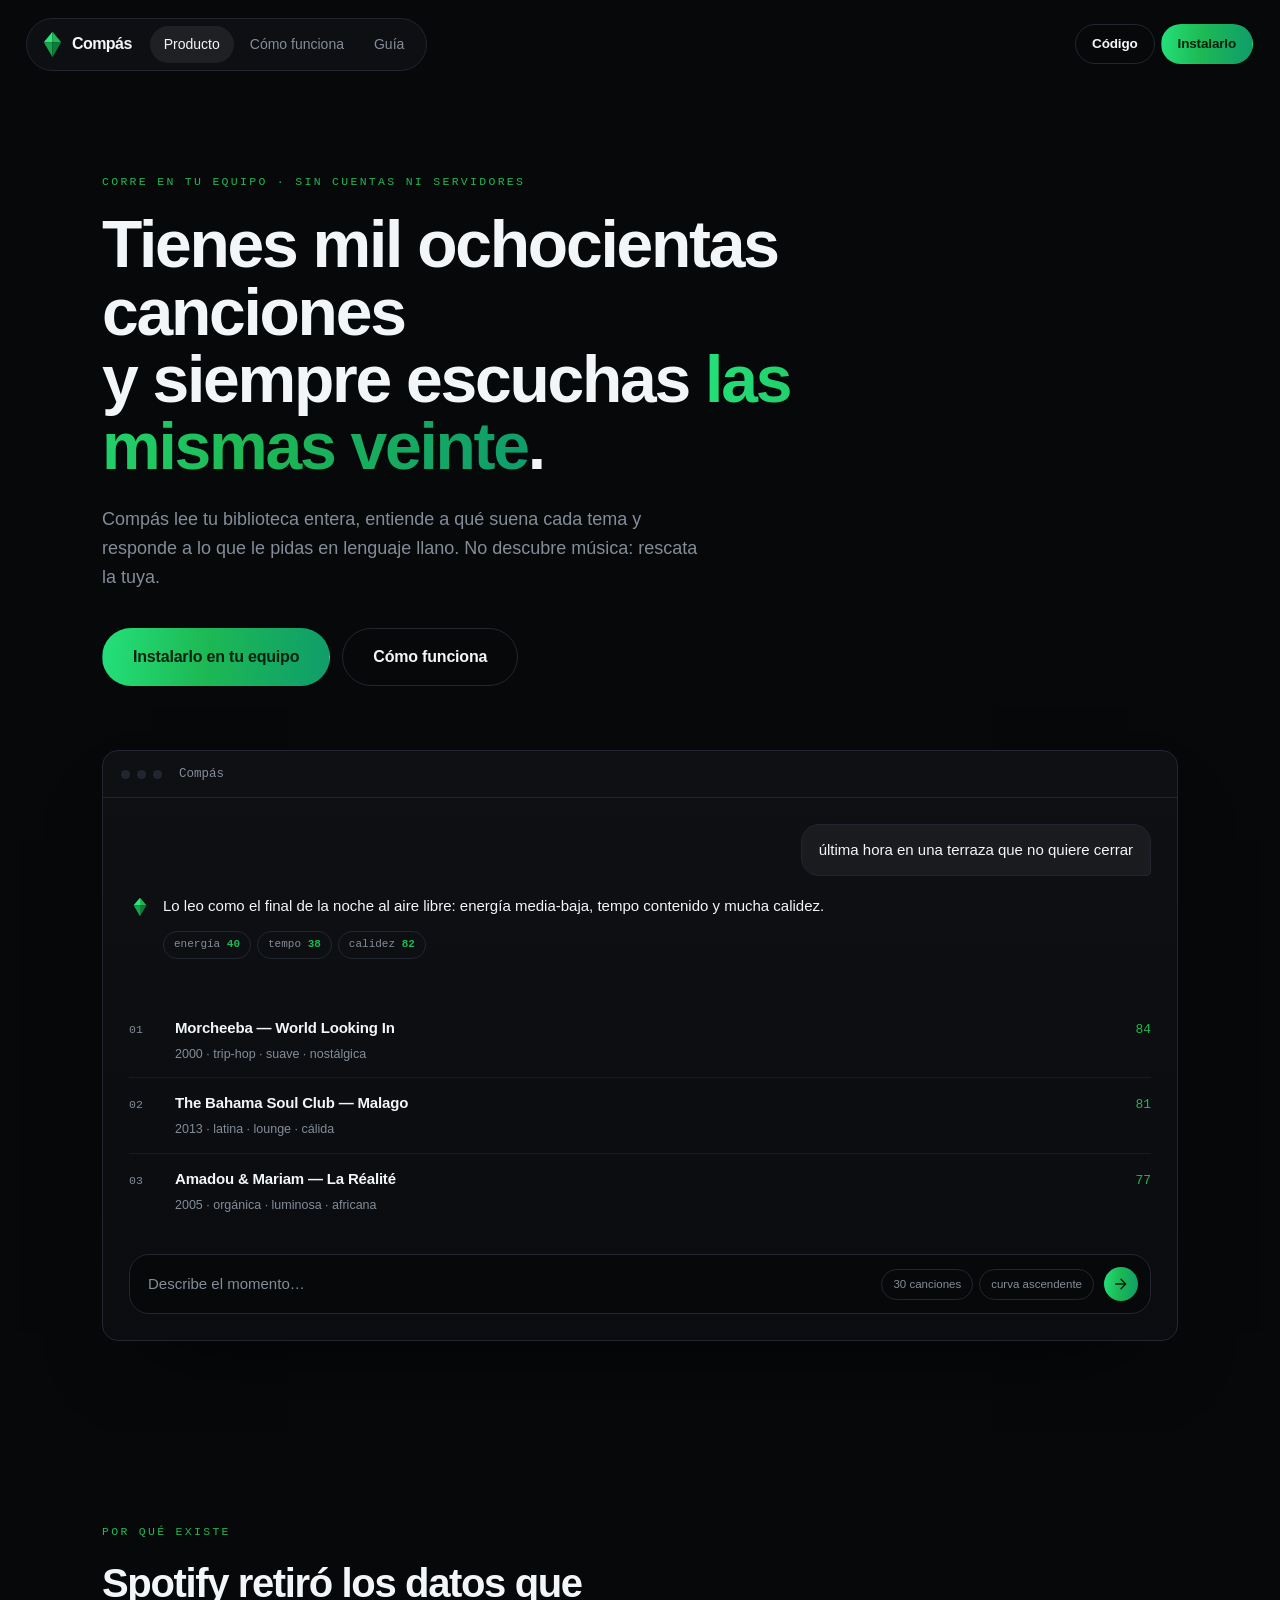
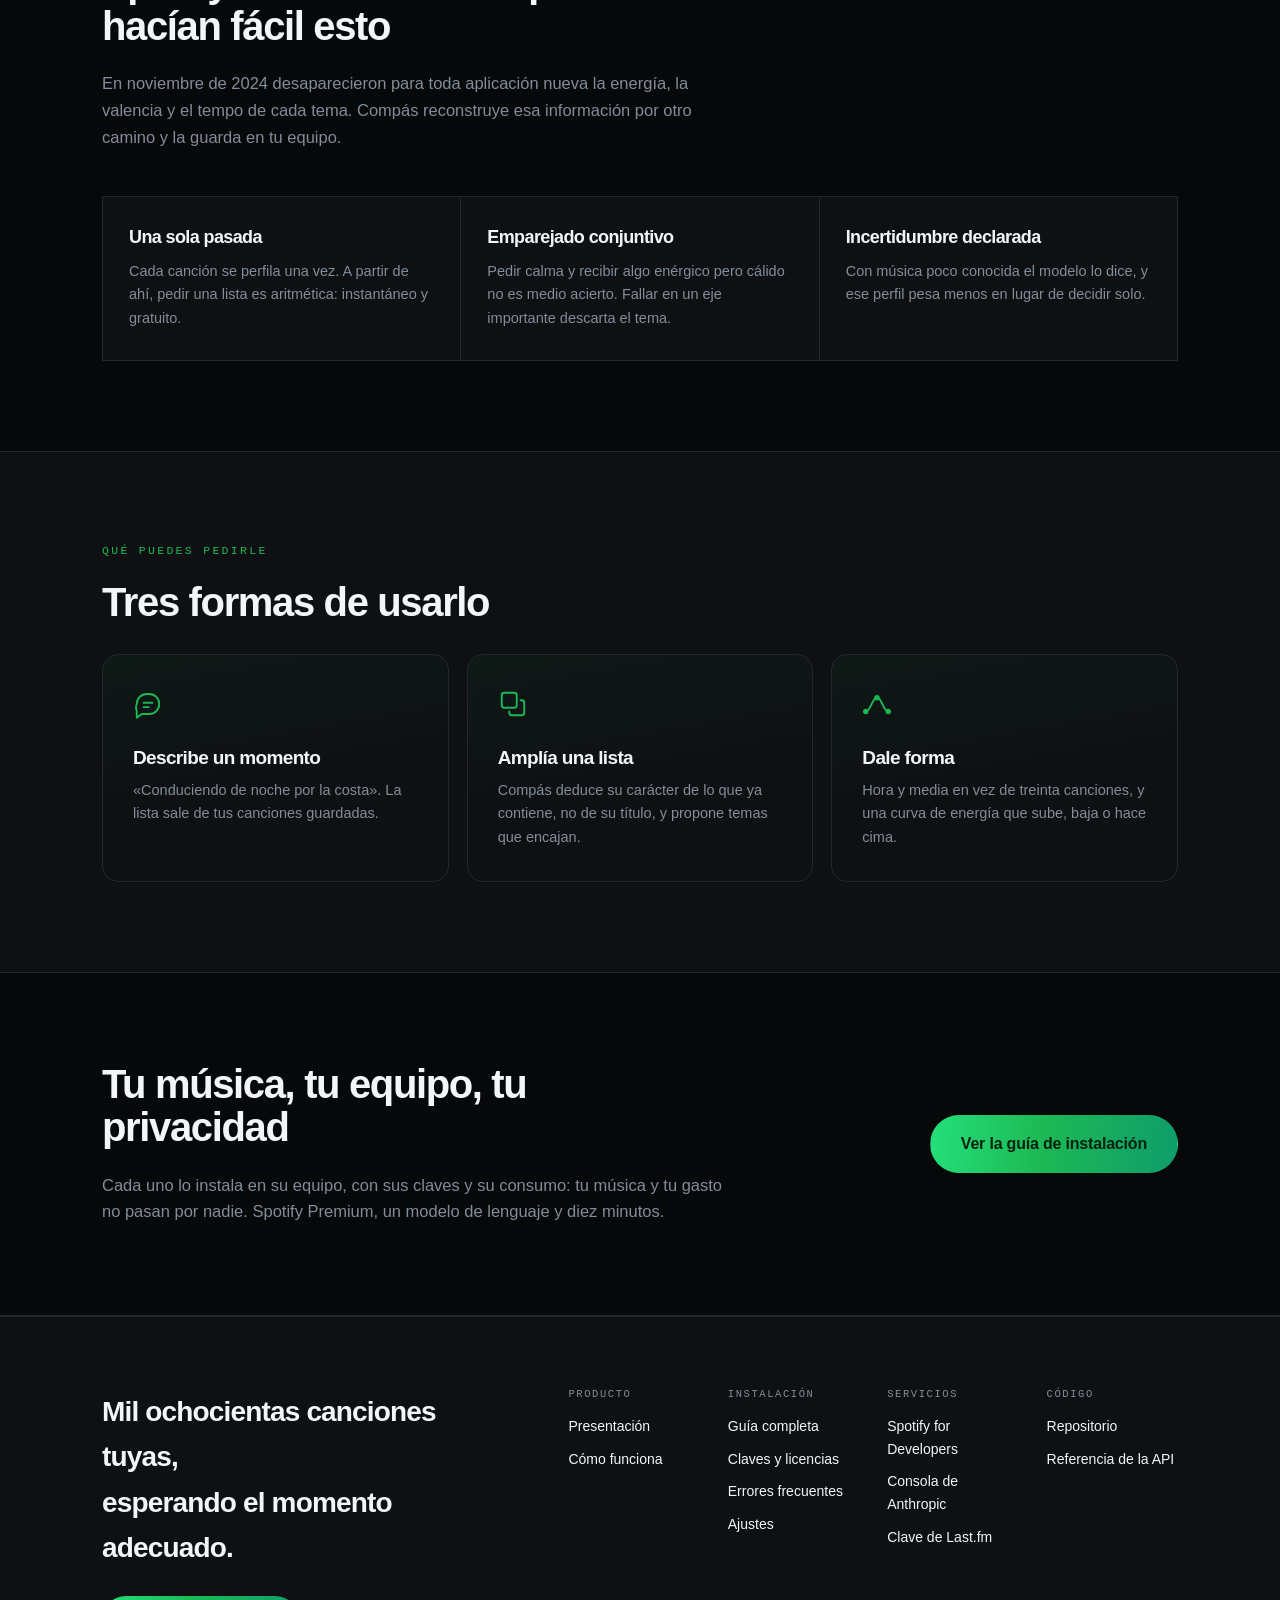
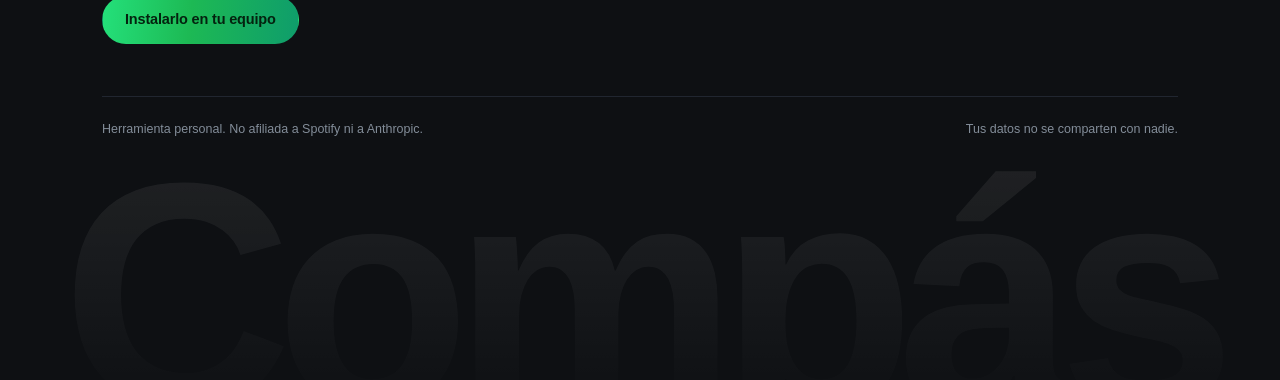
==== docs/index.html @ b878655a "Exportar la web publica a estatico para GitHub Pages La idea es que Compas sea publico pero que cada" ====
<!doctype html>
<html lang="es">
<head>
  <meta charset="utf-8">
  <meta name="viewport" content="width=device-width, initial-scale=1">
  <title>Compás — playlists por momento</title>
  <meta name="description" content="Playlists por momento a partir de tu propia biblioteca de Spotify. Software local.">
  <link rel="stylesheet" href="static/style.css">
</head>
<body>




<header class="chrome">
  <div class="pill pill-nav">
    <a class="brand" href="index.html">
      <svg class="mark " viewBox="0 0 24 34" aria-hidden="true">
  <polygon class="f-nw" points="12,1 1,14 12,14"></polygon>
  <polygon class="f-ne" points="12,1 23,14 12,14"></polygon>
  <polygon class="f-sw" points="1,14 12,33 12,14"></polygon>
  <polygon class="f-se" points="23,14 12,33 12,14"></polygon>
</svg>
      <span class="brand-name">Compás</span>
    </a>
    <nav class="links">
      <a href="index.html" class="on">Producto</a>
      <a href="metodo.html" class="">Cómo funciona</a>
      <a href="guia.html" class="">Guía</a>
      
    </nav>
  </div>

  
  
  <div class="pill pill-naked">
    <a class="btn btn-flat btn-sm" href="https://github.com/pclavellmaso/spotify-playlist-gen"
       target="_blank" rel="noopener">Código</a>
    <a class="btn btn-primary btn-sm" href="guia.html">Instalarlo</a>
  </div>
  
</header>


<section class="hero">
  <div class="hero-glow" aria-hidden="true"></div>
  <div class="wrap hero-inner">
    <p class="eyebrow">Corre en tu equipo · Sin cuentas ni servidores</p>
    <h1 class="display">
      Tienes mil ochocientas canciones<br>
      y siempre escuchas <span class="grad">las mismas veinte</span>.
    </h1>
    <p class="lead">
      Compás lee tu biblioteca entera, entiende a qué suena cada tema y responde
      a lo que le pidas en lenguaje llano. No descubre música: rescata la tuya.
    </p>
    <div class="hero-actions">
      <a href="guia.html" class="btn btn-primary btn-lg">
        Instalarlo en tu equipo
      </a>
      <a href="metodo.html" class="btn btn-flat btn-lg">Cómo funciona</a>
    </div>

    <div class="demo">
      <div class="demo-head">
        <span class="dot"></span><span class="dot"></span><span class="dot"></span>
        <span class="demo-title">Compás</span>
      </div>
      <div class="demo-body">
        <div class="msg msg-you">
          <div class="bubble">última hora en una terraza que no quiere cerrar</div>
        </div>
        <div class="msg msg-bot">
          <span class="avatar"><svg class="mark " viewBox="0 0 24 34" aria-hidden="true">
  <polygon class="f-nw" points="12,1 1,14 12,14"></polygon>
  <polygon class="f-ne" points="12,1 23,14 12,14"></polygon>
  <polygon class="f-sw" points="1,14 12,33 12,14"></polygon>
  <polygon class="f-se" points="23,14 12,33 12,14"></polygon>
</svg></span>
          <div class="bubble">
            Lo leo como el final de la noche al aire libre: energía media-baja,
            tempo contenido y mucha calidez.
            <div class="axes">
              <span class="axis">energía <b>40</b></span>
              <span class="axis">tempo <b>38</b></span>
              <span class="axis">calidez <b>82</b></span>
            </div>
          </div>
        </div>

        <ol class="tracks demo-tracks">
          <li>
            <div>
              <div class="track-title">Morcheeba — World Looking In</div>
              <div class="track-meta">2000 · trip-hop · suave · nostálgica</div>
            </div>
            <span class="score">84</span>
          </li>
          <li>
            <div>
              <div class="track-title">The Bahama Soul Club — Malago</div>
              <div class="track-meta">2013 · latina · lounge · cálida</div>
            </div>
            <span class="score">81</span>
          </li>
          <li>
            <div>
              <div class="track-title">Amadou &amp; Mariam — La Réalité</div>
              <div class="track-meta">2005 · orgánica · luminosa · africana</div>
            </div>
            <span class="score">77</span>
          </li>
        </ol>
      </div>

      <div class="demo-composer">
        <span class="demo-caret">Describe el momento…</span>
        <span class="demo-knobs">
          <span class="knob-ghost">30 canciones</span>
          <span class="knob-ghost">curva ascendente</span>
        </span>
        <span class="demo-send">
          <svg viewBox="0 0 24 24" aria-hidden="true"><path d="M4 12h13M12 5l7 7-7 7"/></svg>
        </span>
      </div>
    </div>
  </div>
</section>

<section class="band">
  <div class="wrap">
    <p class="eyebrow">Por qué existe</p>
    <h2 class="band-title">Spotify retiró los datos que hacían fácil esto</h2>
    <p class="band-lead">
      En noviembre de 2024 desaparecieron para toda aplicación nueva la energía,
      la valencia y el tempo de cada tema. Compás reconstruye esa información por
      otro camino y la guarda en tu equipo.
    </p>
    <div class="grid-3">
      <article class="feat">
        <h3>Una sola pasada</h3>
        <p>
          Cada canción se perfila una vez. A partir de ahí, pedir una lista es
          aritmética: instantáneo y gratuito.
        </p>
      </article>
      <article class="feat">
        <h3>Emparejado conjuntivo</h3>
        <p>
          Pedir calma y recibir algo enérgico pero cálido no es medio acierto.
          Fallar en un eje importante descarta el tema.
        </p>
      </article>
      <article class="feat">
        <h3>Incertidumbre declarada</h3>
        <p>
          Con música poco conocida el modelo lo dice, y ese perfil pesa menos en
          lugar de decidir solo.
        </p>
      </article>
    </div>
  </div>
</section>

<section class="band band-quiet">
  <div class="wrap">
    <p class="eyebrow">Qué puedes pedirle</p>
    <h2 class="band-title">Tres formas de usarlo</h2>
    <div class="usos">
      <article class="uso">
        <svg class="ico ico-xl ico-line" viewBox="0 0 24 24" aria-hidden="true"><path d="M21 12a8 8 0 0 1-8 8H7l-4 3v-5.4A8 8 0 0 1 3 12a8 8 0 0 1 8-8h2a8 8 0 0 1 8 8z"/><path d="M8.5 11h7M8.5 14.5h4"/>
</svg>
        <h3>Describe un momento</h3>
        <p>
          «Conduciendo de noche por la costa». La lista sale de tus canciones
          guardadas.
        </p>
      </article>
      <article class="uso">
        <svg class="ico ico-xl ico-line" viewBox="0 0 24 24" aria-hidden="true"><rect x="3" y="3" width="12" height="12" rx="2"/><path d="M9 18v1a2 2 0 0 0 2 2h8a2 2 0 0 0 2-2v-8a2 2 0 0 0-2-2h-1"/>
</svg>
        <h3>Amplía una lista</h3>
        <p>
          Compás deduce su carácter de lo que ya contiene, no de su título, y
          propone temas que encajan.
        </p>
      </article>
      <article class="uso">
        <svg class="ico ico-xl ico-line" viewBox="0 0 24 24" aria-hidden="true"><path d="M3 18c4 0 5-11 9-11s5 11 9 11"/><circle cx="3" cy="18" r="1.4"/><circle cx="12" cy="7" r="1.4"/><circle cx="21" cy="18" r="1.4"/>
</svg>
        <h3>Dale forma</h3>
        <p>
          Hora y media en vez de treinta canciones, y una curva de energía que
          sube, baja o hace cima.
        </p>
      </article>
    </div>
  </div>
</section>

<section class="band band-cta">
  <div class="wrap cta-inner">
    <div>
      <h2 class="band-title">Tu música, tu equipo, tu privacidad</h2>
      <p class="band-lead">
        Cada uno lo instala en su equipo, con sus claves y su consumo: tu música y
        tu gasto no pasan por nadie. Spotify Premium, un modelo de lenguaje y diez
        minutos.
      </p>
    </div>
    <a href="guia.html" class="btn btn-primary btn-lg">Ver la guía de instalación</a>
  </div>
</section>


<footer class="footer">
  <div class="wrap">
    <div class="footer-top">
      <div class="footer-lead">
        <p class="footer-claim">
          Mil ochocientas canciones tuyas,<br>
          esperando el momento adecuado.
        </p>
        <a href="guia.html" class="btn btn-primary">
          Instalarlo en tu equipo
        </a>
      </div>
      <div class="footer-cols">
        <div>
          <h4>Producto</h4>
          <a href="index.html">Presentación</a>
          <a href="metodo.html">Cómo funciona</a>
          
        </div>
        <div>
          <h4>Instalación</h4>
          <a href="guia.html">Guía completa</a>
          <a href="guia.html#claves">Claves y licencias</a>
          <a href="guia.html#problemas">Errores frecuentes</a>
          <a href="guia.html#instalar">Ajustes</a>
        </div>
        <div>
          <h4>Servicios</h4>
          <a href="https://developer.spotify.com/dashboard" target="_blank" rel="noopener">Spotify for Developers</a>
          <a href="https://console.anthropic.com" target="_blank" rel="noopener">Consola de Anthropic</a>
          <a href="https://www.last.fm/api/account/create" target="_blank" rel="noopener">Clave de Last.fm</a>
        </div>
        <div>
          <h4>Código</h4>
          <a href="https://github.com/pclavellmaso/spotify-playlist-gen" target="_blank" rel="noopener">Repositorio</a>
          <a href="https://github.com/pclavellmaso/spotify-playlist-gen" target="_blank">Referencia de la API</a>
        </div>
      </div>
    </div>

    <div class="footer-bottom">
      <span>Herramienta personal. No afiliada a Spotify ni a Anthropic.</span>
      <span>Tus datos no se comparten con nadie.</span>
    </div>
  </div>

  <div class="footer-wordmark" aria-hidden="true">Compás</div>
</footer>


</body>
</html>
---- docs/static/style.css ----
:root {
  color-scheme: dark;
  --bg: #07080a;
  --panel: #0e1013;
  --panel-2: #14171c;
  --line: #212630;
  --line-soft: #171b21;
  --fg: #f3f6f9;
  --muted: #838d99;
  --accent: #1db954;
  --accent-2: #24e07a;
  --accent-3: #0f9d6b;
  --accent-ink: #04220f;
  --danger: #ff6f6f;
  --mono: ui-monospace, SFMono-Regular, "SF Mono", Menlo, Consolas, monospace;
  --sans: -apple-system, BlinkMacSystemFont, "Segoe UI", Roboto, Inter, sans-serif;
  --grad: linear-gradient(96deg, var(--accent-2), var(--accent) 45%, var(--accent-3));
}

/* Los cantos redondeados se reservan al cromo flotante -cabecera, botones,
   redactor-; los paneles de contenido siguen siendo rectos. El contraste entre
   ambos es deliberado. */
* { box-sizing: border-box; }
html { scroll-behavior: smooth; }
body {
  margin: 0;
  background: var(--bg);
  color: var(--fg);
  font: 16px/1.62 var(--sans);
  -webkit-font-smoothing: antialiased;
}
.wrap { max-width: 1140px; margin: 0 auto; padding: 0 32px; }
.hidden { display: none !important; }
a { color: var(--accent); text-decoration: none; }
a:hover { text-decoration: underline; }
h1, h2, h3, h4 { letter-spacing: -0.034em; font-weight: 700; margin: 0; line-height: 1.14; }

/* ---------------- marca ---------------- */
.mark { width: 19px; height: 27px; display: block; flex: none; }
.mark-lg { width: 30px; height: 42px; }
/* Cuatro planos, cuatro verdes: el volumen sale de la geometría, no de un
   degradado, así que no se ensucia al reducir. */
.f-nw { fill: #2ee87f; }
.f-ne { fill: #1db954; }
.f-sw { fill: #16a34a; }
.f-se { fill: #0d7c3a; }

/* ---------------- cabecera flotante ---------------- */
.chrome {
  position: sticky; top: 0; z-index: 40;
  display: flex; align-items: center; justify-content: space-between; gap: 16px;
  padding: 18px 26px;
  pointer-events: none;
}
.chrome > * { pointer-events: auto; }
.pill {
  display: flex; align-items: center; gap: 6px;
  padding: 7px 8px 7px 16px;
  background: rgba(16, 18, 22, 0.82);
  border: 1px solid var(--line);
  border-radius: 999px;
  backdrop-filter: blur(14px);
  -webkit-backdrop-filter: blur(14px);
}
.pill-session { padding-right: 7px; }
.brand { display: flex; align-items: center; gap: 10px; color: var(--fg); margin-right: 12px; }
.brand:hover { text-decoration: none; }
.brand-name { font-size: 16px; font-weight: 700; letter-spacing: -0.035em; }
.links { display: flex; align-items: center; gap: 2px; }
.links a {
  padding: 7px 14px; border-radius: 999px;
  color: var(--muted); font-size: 14px; font-weight: 500;
}
.links a:hover { color: var(--fg); background: rgba(255,255,255,.05); text-decoration: none; }
.links a.on { color: var(--fg); background: rgba(255,255,255,.07); }
.whoami { padding: 0 10px; color: var(--muted); font-size: 13px; font-family: var(--mono); }

/* ---------------- botones ---------------- */
.btn {
  display: inline-flex; align-items: center; justify-content: center;
  padding: 11px 22px; border: 1px solid transparent; border-radius: 999px;
  font: inherit; font-size: 14.5px; font-weight: 600; letter-spacing: -0.012em;
  cursor: pointer; white-space: nowrap;
  transition: filter .15s, background .15s, border-color .15s, color .15s;
}
.btn:hover { text-decoration: none; }
.btn-primary { background: var(--grad); color: var(--accent-ink); }
.btn-primary:hover { filter: brightness(1.09); }
.btn-flat { background: transparent; color: var(--fg); border-color: var(--line); }
.btn-flat:hover { border-color: var(--muted); background: rgba(255,255,255,.04); }
.btn-sm { padding: 8px 16px; font-size: 13.5px; }
.btn-lg { padding: 15px 30px; font-size: 16px; }
.btn:disabled { opacity: .4; cursor: default; }

/* ---------------- portada y encabezados de página ---------------- */
.hero, .pagehead { position: relative; overflow: hidden; }
.hero-glow {
  position: absolute; inset: -30% -10% auto -10%; height: 780px; pointer-events: none;
  background:
    radial-gradient(680px 340px at 22% 12%, rgba(29,185,84,.22), transparent 62%),
    radial-gradient(560px 320px at 82% 0%, rgba(36,224,122,.10), transparent 60%);
}
.hero-inner { position: relative; padding: 84px 32px 92px; }
.pagehead { border-bottom: 1px solid var(--line); }
.pagehead .wrap { position: relative; padding-top: 84px; padding-bottom: 60px; }

.eyebrow {
  margin: 0 0 20px; font-family: var(--mono); font-size: 11.5px;
  letter-spacing: 0.2em; text-transform: uppercase; color: var(--accent);
}
.display { font-size: clamp(38px, 5.8vw, 66px); line-height: 1.02; max-width: 24ch; }
.display.sm { font-size: clamp(32px, 4.4vw, 48px); max-width: 22ch; }
.grad {
  background: var(--grad); -webkit-background-clip: text; background-clip: text;
  color: transparent;
}
.lead { margin: 24px 0 0; max-width: 60ch; font-size: 18px; color: var(--muted); }
.hero-actions { display: flex; flex-wrap: wrap; gap: 12px; margin-top: 36px; }

/* ---------------- maqueta de la portada ---------------- */
/* Reutiliza las clases reales del wizard -.msg, .bubble, .axes, .tracks- para
   que lo que se ve aqui sea lo que se ve dentro, no una ilustracion aparte. */
.demo {
  position: relative; margin-top: 64px; overflow: hidden;
  border: 1px solid var(--line); border-radius: 16px;
  background: linear-gradient(180deg, var(--panel), #0a0c0f);
  box-shadow: 0 40px 90px -50px rgba(0,0,0,.95);
}
.demo-head {
  display: flex; align-items: center; gap: 7px;
  padding: 13px 18px; border-bottom: 1px solid var(--line);
}
.dot { width: 9px; height: 9px; border-radius: 999px; background: var(--line); }
.demo-title { margin-left: 10px; font-size: 12.5px; color: var(--muted); font-family: var(--mono); }
.demo-body { padding: 26px 26px 8px; display: flex; flex-direction: column; gap: 18px; }
.demo-tracks { margin-top: 8px; }
.demo-tracks li { padding: 11px 0; }

.demo-composer {
  display: flex; align-items: center; gap: 10px; flex-wrap: wrap;
  margin: 18px 26px 26px; padding: 12px 12px 12px 18px;
  border: 1px solid var(--line); border-radius: 20px; background: var(--bg);
}
.demo-caret { flex: 1; min-width: 150px; color: var(--muted); font-size: 15px; }
.demo-knobs { display: flex; gap: 6px; flex-wrap: wrap; }
.knob-ghost {
  padding: 5px 11px; border: 1px solid var(--line); border-radius: 999px;
  font-size: 11.5px; color: var(--muted);
}
.demo-send {
  width: 34px; height: 34px; flex: none; border-radius: 999px;
  background: var(--grad); display: grid; place-items: center;
}
.demo-send svg { width: 16px; height: 16px; fill: none; stroke: var(--accent-ink); stroke-width: 2.2; stroke-linecap: round; stroke-linejoin: round; }

/* ---------------- mensajes ---------------- */
.msg { display: flex; gap: 12px; max-width: 82%; }
.msg-you { align-self: flex-end; }
.msg-you .bubble {
  background: rgba(255,255,255,.05); border: 1px solid var(--line);
  border-radius: 18px 18px 4px 18px;
}
.msg-bot { align-self: flex-start; }
.avatar {
  display: flex; align-items: center; justify-content: center;
  flex: none; width: 22px; height: 22px;
  /* Centrado sobre la primera linea del texto: la burbuja del modelo no lleva
     relleno vertical, asi que ambos empiezan en el mismo sitio. */
  margin-top: 2px;
}
.avatar .mark { width: 14px; height: 20px; }
.mark-xl { width: 34px; height: 48px; margin: 0 auto 24px; }
.bubble { padding: 13px 17px; font-size: 15px; border-radius: 4px 18px 18px 18px; }
.msg-bot .bubble { background: transparent; padding: 0; }
.axes { display: flex; flex-wrap: wrap; gap: 6px; margin-top: 12px; }
.axis {
  padding: 4px 10px; border: 1px solid var(--line); border-radius: 999px;
  font-family: var(--mono); font-size: 11px; color: var(--muted);
}
.axis b { color: var(--accent); font-weight: 600; }
.typing { color: var(--muted); font-style: italic; }

/* ---------------- bandas ---------------- */
.band { padding: 90px 0; border-bottom: 1px solid var(--line); }
.band:last-child { border-bottom: 0; }
.band-quiet { background: var(--panel); }
.band-title { margin: 0 0 30px; font-size: clamp(27px, 3.5vw, 40px); max-width: 24ch; line-height: 1.08; }
.band-lead { margin: -8px 0 46px; max-width: 68ch; color: var(--muted); font-size: 16.5px; }
.band-lead.mt { margin-bottom: 0; }
.band-cta .cta-inner {
  display: flex; align-items: center; justify-content: space-between; gap: 40px; flex-wrap: wrap;
}
.band-cta .band-lead { margin-bottom: 0; }

.grid-3, .grid-2, .steps, .reqs {
  display: grid; gap: 1px; background: var(--line); border: 1px solid var(--line);
}
.grid-3, .steps, .reqs { grid-template-columns: repeat(3, 1fr); }
.grid-2 { grid-template-columns: 1fr 1fr; }
.feat, .step, .reqs li { background: var(--panel); padding: 30px 26px; }
.band-quiet .feat, .band-quiet .step, .band-quiet .reqs li { background: var(--bg); }
.feat h3, .step h3, .reqs h3 { margin: 0 0 12px; font-size: 18px; }
.step h3 { margin-top: 14px; }
.reqs h3 { margin-top: 12px; }
.feat p, .step p, .reqs p { margin: 0; color: var(--muted); font-size: 14.5px; }
.reqs { list-style: none; padding: 0; margin: 0; }
.grid-2.tight { background: transparent; border: 0; gap: 26px 44px; }
.grid-2.tight p { margin: 0; color: var(--muted); padding-left: 16px; border-left: 2px solid var(--line); }
.grid-2.tight strong { color: var(--fg); display: block; margin-bottom: 4px; }

.step-num { font-family: var(--mono); font-size: 11px; color: var(--accent); letter-spacing: .16em; }
.req-tag {
  display: inline-block; padding: 3px 10px; border: 1px solid; border-radius: 999px;
  font-family: var(--mono); font-size: 10px; letter-spacing: .13em; text-transform: uppercase;
}
.req-need { color: var(--accent); border-color: rgba(29,185,84,.4); }
.req-opt { color: var(--muted); border-color: var(--line); }

.axes-table { border: 1px solid var(--line); }
.axis-row {
  display: grid; grid-template-columns: 180px 1fr; gap: 20px;
  padding: 16px 24px; border-bottom: 1px solid var(--line);
}
.axis-row:last-child { border-bottom: 0; }
.axis-row b { font-weight: 650; }
.axis-row span { color: var(--muted); font-size: 14.5px; }


.setup-list { list-style: none; padding: 0; margin: 0; counter-reset: s; }
.setup-list > li {
  counter-increment: s; position: relative;
  padding: 0 0 42px 66px; border-left: 1px solid var(--line); margin-left: 17px;
}
.setup-list > li::before {
  content: counter(s, decimal-leading-zero);
  position: absolute; left: -17px; top: 0; width: 34px; height: 34px;
  display: grid; place-items: center; border-radius: 999px;
  background: var(--bg); border: 1px solid var(--accent); color: var(--accent);
  font-family: var(--mono); font-size: 11.5px;
}
.band-quiet .setup-list > li::before { background: var(--panel); }
.setup-list > li:last-child { border-left-color: transparent; padding-bottom: 0; }
.setup-list h3 { margin: 5px 0 16px; font-size: 19px; }
.setup-list p { margin: 16px 0 0; color: var(--muted); font-size: 15px; max-width: 70ch; }
.setup-list .note { font-size: 13.5px; padding-left: 14px; border-left: 2px solid var(--line); }

.faq { margin: 0; }
.faq dt { margin-top: 26px; font-weight: 650; font-size: 16px; }
.faq dt:first-child { margin-top: 0; }
.faq dd { margin: 8px 0 0; color: var(--muted); font-size: 15px; max-width: 74ch; }

pre {
  margin: 16px 0 0; padding: 17px 19px; background: var(--bg);
  border: 1px solid var(--line); border-left: 2px solid var(--accent); overflow-x: auto;
}
.band-quiet pre { background: var(--panel); }
code { font-family: var(--mono); font-size: 13px; }
p code, dd code, .note code {
  padding: 1px 6px; background: var(--panel-2); border: 1px solid var(--line);
  border-radius: 4px; font-size: 12.5px;
}

/* ---------------- espacio de trabajo ---------------- */
.workspace { min-height: calc(100vh - 260px); }
.gate { position: relative; display: grid; place-items: center; min-height: 74vh; text-align: center; }
.gate-inner { position: relative; padding: 0 32px; }
.gate .lead { margin: 22px auto 34px; }
.gate .btn { margin: 0 auto; }
.gate-note { margin-top: 26px; font-size: 14px; color: var(--muted); }

.studio {
  max-width: 860px; margin: 0 auto; padding: 8px 24px 40px;
  display: flex; flex-direction: column; min-height: calc(100vh - 92px);
}

/* Indicador de biblioteca: insiste mientras quede trabajo y se apaga cuando
   ya no lo hay, pero nunca desaparece, porque sin el no se puede empezar. */
.libchip {
  display: flex; align-items: center; gap: 10px; width: 100%;
  margin: 4px 0 0; padding: 10px 16px;
  background: var(--panel); border: 1px solid var(--line); border-radius: 999px;
  color: var(--fg); font: inherit; font-size: 13.5px; cursor: pointer;
  transition: border-color .15s, opacity .15s;
}
.libchip:hover { border-color: var(--muted); }
.libchip-quiet { opacity: .45; }
.libchip-quiet:hover { opacity: 1; }
.libchip-go { margin-left: auto; color: var(--accent); font-size: 12.5px; }
.libdot { width: 7px; height: 7px; border-radius: 999px; background: var(--muted); flex: none; }
.libdot-pending { background: var(--accent); box-shadow: 0 0 0 3px rgba(29,185,84,.16); }

.sheet {
  width: min(560px, calc(100vw - 32px)); padding: 28px;
  background: var(--panel); color: var(--fg);
  border: 1px solid var(--line); border-radius: 18px;
}
.sheet::backdrop { background: rgba(4,5,7,.74); }
.sheet-head { display: flex; align-items: center; justify-content: space-between; margin-bottom: 10px; }
.sheet-head h2 { font-size: 20px; }
.sheet-x {
  width: 30px; height: 30px; border: 1px solid var(--line); border-radius: 999px;
  background: transparent; color: var(--muted); cursor: pointer; font-size: 13px;
}
.sheet-x:hover { color: var(--fg); border-color: var(--muted); }
.sheet-help { margin: 0 0 22px; color: var(--muted); font-size: 14px; }
.sheet-row { display: flex; gap: 12px; flex-wrap: wrap; align-items: flex-end; margin-bottom: 14px; }
.sheet-row .btn { flex: 1; }

.field { display: flex; flex-direction: column; gap: 8px; }
.field.grow { flex: 1 1 220px; }
.field.narrow { flex: 0 0 120px; }
label {
  font-family: var(--mono); font-size: 10.5px; letter-spacing: .14em;
  text-transform: uppercase; color: var(--muted);
}
select, textarea, input {
  width: 100%; background: var(--bg); border: 1px solid var(--line); border-radius: 8px;
  color: var(--fg); padding: 10px 12px; font: inherit; font-size: 14.5px;
}
select:focus, textarea:focus, input:focus { outline: none; border-color: var(--accent); }

.hint { font-size: 13px; color: var(--muted); margin: 12px 0 0; }
.ok { font-size: 13px; color: var(--accent); margin: 12px 0 0; }
.error { font-size: 13px; color: var(--danger); margin: 12px 0 0; }

.progress { height: 2px; background: var(--line); overflow: hidden; margin-top: 16px; border-radius: 999px; }
#bar { height: 100%; width: 0; background: var(--grad); transition: width .3s; }
/* Dentro de un lote no hay progreso observable: el rayado en movimiento
   distingue "esperando al modelo" de "colgado". */
#bar.working {
  background-image: linear-gradient(115deg, transparent 25%, rgba(255,255,255,.45) 25%,
    rgba(255,255,255,.45) 50%, transparent 50%, transparent 75%, rgba(255,255,255,.45) 75%);
  background-size: 18px 18px; animation: slide .9s linear infinite;
}
@keyframes slide { from { background-position: 0 0 } to { background-position: 18px 0 } }

/* ---------------- conversación ---------------- */
/* El hilo empuja al redactor hasta el fondo de la ventana. */
#chatview { flex: 1; display: flex; flex-direction: column; min-height: 0; }
.thread { flex: 1; display: flex; flex-direction: column; gap: 22px; padding: 40px 0 28px; }
.welcome { margin: auto 0; text-align: center; }
.welcome h2 { font-size: clamp(24px, 3.4vw, 34px); }
.welcome p { margin: 14px auto 0; max-width: 46ch; color: var(--muted); }
.chips { display: flex; flex-wrap: wrap; gap: 8px; justify-content: center; margin-top: 28px; }
.chip {
  padding: 8px 14px; background: transparent; border: 1px solid var(--line);
  border-radius: 999px; color: var(--muted); font: inherit; font-size: 13px;
  cursor: pointer; transition: border-color .15s, color .15s;
}
.chip:hover { border-color: var(--accent); color: var(--accent); }

.resultview { padding: 18px 0 60px; }
.rv-bar { display: flex; align-items: flex-start; gap: 18px; margin-bottom: 8px; }
.rv-title { flex: 1; }
.rv-title h2 { font-size: clamp(24px, 3.2vw, 32px); }
.rv-meta { display: block; margin-top: 6px; font-family: var(--mono); font-size: 12.5px; color: var(--muted); }
.rv-notes { margin: 18px 0 0; color: var(--muted); font-size: 14.5px; max-width: 68ch; }
.rv-actions {
  display: flex; gap: 10px; flex-wrap: wrap; align-items: center;
  margin-top: 26px; padding-top: 22px; border-top: 1px solid var(--line);
}
.rv-spacer { flex: 1; }
.rv-name-input { flex: 0 1 240px; width: auto; }

.tracks { list-style: none; padding: 0; margin: 26px 0 0; counter-reset: t; }
.tracks li {
  display: grid; grid-template-columns: 30px 1fr auto; gap: 16px; align-items: baseline;
  padding: 13px 0; border-bottom: 1px solid var(--line-soft); counter-increment: t;
}
.tracks li::before {
  content: counter(t, decimal-leading-zero);
  font-family: var(--mono); font-size: 11.5px; color: var(--muted);
}
.tracks li:last-child { border-bottom: 0; }
.track-title { font-weight: 600; font-size: 15px; letter-spacing: -.012em; }
.track-meta { color: var(--muted); font-size: 12.5px; margin-top: 4px; }
.score { font-family: var(--mono); font-size: 13px; color: var(--accent); font-variant-numeric: tabular-nums; }

/* ---------------- redactor ---------------- */
.dock { position: sticky; bottom: 0; padding-bottom: 18px; background: linear-gradient(180deg, transparent, var(--bg) 34%); }
.composer {
  border: 1px solid var(--line); border-radius: 24px; background: var(--panel);
  padding: 6px 6px 6px; box-shadow: 0 20px 50px -34px rgba(0,0,0,.9);
  transition: border-color .18s;
}
.composer:focus-within { border-color: rgba(29,185,84,.55); }
.target { display: flex; align-items: center; gap: 10px; padding: 10px 14px 4px; }
.target select { border: 0; background: transparent; padding: 4px 0; }
.composer textarea {
  border: 0; background: transparent; padding: 14px 16px 8px; font-size: 16px;
  resize: none; max-height: 190px;
}
.composer textarea:focus { border: 0; outline: none; }
.tools { display: flex; align-items: center; gap: 8px; flex-wrap: wrap; padding: 6px 8px 8px 12px; }
.modes { display: flex; gap: 2px; padding: 3px; background: var(--bg); border-radius: 999px; }
.mode {
  padding: 6px 13px; border: 0; border-radius: 999px; background: transparent;
  color: var(--muted); font: inherit; font-size: 12.5px; font-weight: 600; cursor: pointer;
}
.mode.is-on { background: rgba(255,255,255,.08); color: var(--fg); }
.knobs { display: flex; gap: 6px; flex-wrap: wrap; }
.knob {
  display: flex; align-items: center; gap: 6px; padding: 3px 6px 3px 10px;
  border: 1px solid var(--line); border-radius: 999px; background: var(--bg);
}
.knob select, .knob input {
  border: 0; background: transparent; padding: 4px 2px; font-size: 12.5px; width: auto;
}
.knob input { width: 46px; text-align: center; }
.knob label { font-size: 10px; letter-spacing: .1em; }
.knob-num { padding-right: 8px; }
.send {
  margin-left: auto; width: 40px; height: 40px; flex: none; border: 0; border-radius: 999px;
  background: var(--grad); cursor: pointer; display: grid; place-items: center;
  transition: filter .15s;
}
.send:hover { filter: brightness(1.1); }
.send:disabled { opacity: .4; cursor: default; }
.send svg { width: 19px; height: 19px; fill: none; stroke: var(--accent-ink); stroke-width: 2.2; stroke-linecap: round; stroke-linejoin: round; }
.dock-note { margin: 12px 0 0; text-align: center; font-size: 12px; color: var(--muted); }

/* ---------------- pie ---------------- */
.footer { position: relative; border-top: 1px solid var(--line); background: var(--panel); overflow: hidden; }
.footer-top { display: grid; grid-template-columns: 1fr 1.5fr; gap: 60px; padding: 72px 0 52px; }
.footer-claim { margin: 0 0 26px; font-size: clamp(21px, 2.6vw, 28px); font-weight: 650; letter-spacing: -.03em; }
.footer-cols { display: grid; grid-template-columns: repeat(4, 1fr); gap: 28px; }
.footer-cols h4 {
  margin: 0 0 14px; font-family: var(--mono); font-size: 10.5px; font-weight: 500;
  letter-spacing: .15em; text-transform: uppercase; color: var(--muted);
}
.footer-cols a { display: block; margin-bottom: 10px; color: var(--fg); font-size: 14px; }
.footer-cols a:hover { color: var(--accent); text-decoration: none; }
.footer-bottom {
  display: flex; justify-content: space-between; flex-wrap: wrap; gap: 12px;
  padding: 22px 0; border-top: 1px solid var(--line); font-size: 12.5px; color: var(--muted);
}
/* Logotipo gigante recortado por el borde inferior: firma, no información. */
.footer-wordmark {
  margin: 10px 0 -3.2vw; text-align: center; line-height: .78; user-select: none;
  font-size: 25vw; font-weight: 800; letter-spacing: -.055em;
  background: linear-gradient(180deg, rgba(255,255,255,.07), rgba(255,255,255,0));
  -webkit-background-clip: text; background-clip: text; color: transparent;
}

/* ---------------- adaptable ---------------- */
@media (max-width: 940px) {
  .grid-3, .grid-2, .steps, .reqs, .grid-2.tight { grid-template-columns: 1fr; }
  .footer-top { grid-template-columns: 1fr; gap: 40px; }
  .footer-cols { grid-template-columns: repeat(2, 1fr); }
  .band { padding: 62px 0; }
  .axis-row { grid-template-columns: 1fr; gap: 4px; }
  .msg { max-width: 94%; }
}
@media (max-width: 640px) {
  .wrap { padding-left: 20px; padding-right: 20px; }
  .chrome { padding: 12px 14px; }
  .links { display: none; }
  .hero-inner { padding: 56px 20px 64px; }
  .studio { padding: 8px 14px 30px; }
  .knobs { width: 100%; }
  .send { margin-left: auto; }
  .setup-list > li { padding-left: 48px; }
}

/* ---------------- ajustes ---------------- */
.conf { max-width: 760px; }
.conf-block { padding: 30px 0; border-bottom: 1px solid var(--line); }
.conf-block:first-child { padding-top: 0; }
.conf-block h2 { font-size: 20px; margin-bottom: 12px; }
.conf-help { margin: 0 0 22px; color: var(--muted); font-size: 14.5px; max-width: 66ch; }
.conf-row { display: flex; gap: 14px; flex-wrap: wrap; }
.conf-block .field { margin-bottom: 18px; }
.conf-block .field:last-child { margin-bottom: 0; }
.opt {
  margin-left: 6px; padding: 2px 8px; border: 1px solid var(--line); border-radius: 999px;
  font-family: var(--mono); font-size: 9.5px; letter-spacing: .12em; text-transform: uppercase;
  color: var(--muted);
}
.tick {
  margin-left: 8px; padding: 2px 8px; border: 1px solid var(--line); border-radius: 999px;
  font-size: 9.5px; letter-spacing: .1em; color: var(--muted);
}
.tick-on { color: var(--accent); border-color: rgba(29,185,84,.4); }
.conf-actions { padding-top: 30px; }
.conf-actions .hint { margin-top: 14px; }

/* ---------------- controles con forma propia ---------------- */
/* El <select> nativo sigue en el DOM pero no se ve: lo dibuja .dd. */
.dd { position: relative; display: inline-flex; width: 100%; }
.dd-native { position: absolute; opacity: 0; pointer-events: none; width: 1px; height: 1px; }
.dd-btn {
  display: flex; align-items: center; gap: 10px; width: 100%;
  padding: 10px 12px; background: var(--bg);
  border: 1px solid var(--line); border-radius: 8px;
  color: var(--fg); font: inherit; font-size: 14.5px; text-align: left; cursor: pointer;
}
.dd-btn:hover { border-color: var(--muted); }
.dd.is-open .dd-btn { border-color: var(--accent); }
.dd-label { flex: 1; overflow: hidden; text-overflow: ellipsis; white-space: nowrap; }
.dd-btn svg { width: 11px; height: 8px; flex: none; fill: none; stroke: var(--muted); stroke-width: 1.7; stroke-linecap: round; stroke-linejoin: round; transition: transform .18s; }
.dd.is-open .dd-btn svg { transform: rotate(180deg); }

.dd-bare { width: auto; }
.dd-bare .dd-btn { border: 0; background: transparent; padding: 4px 2px; font-size: 12.5px; }

.dd-menu {
  display: none; position: absolute; z-index: 60; top: calc(100% + 6px); left: 0;
  min-width: 100%; max-width: min(360px, 80vw); max-height: 280px; overflow-y: auto;
  padding: 5px; background: var(--panel-2);
  border: 1px solid var(--line); border-radius: 10px;
  box-shadow: 0 18px 40px -22px rgba(0,0,0,.95);
}
.dd.is-open .dd-menu { display: block; }
.dd-opt {
  display: block; width: 100%; padding: 8px 11px; border: 0; border-radius: 6px;
  background: transparent; color: var(--fg); font: inherit; font-size: 13.5px;
  text-align: left; cursor: pointer; white-space: nowrap;
  overflow: hidden; text-overflow: ellipsis;
}
.dd-opt:hover { background: rgba(255,255,255,.06); }
.dd-opt.is-on { color: var(--accent); }

/* Contador: sigue siendo un campo escribible, con flechas propias. */
.num { position: relative; display: inline-flex; width: 100%; }
.num input {
  padding-right: 26px;
  -moz-appearance: textfield; appearance: textfield;
}
.num input::-webkit-outer-spin-button,
.num input::-webkit-inner-spin-button { -webkit-appearance: none; margin: 0; }
.num-arrows {
  position: absolute; right: 7px; top: 50%; transform: translateY(-50%);
  display: flex; flex-direction: column; gap: 1px;
}
.num-arrows button {
  display: grid; place-items: center; width: 15px; height: 11px;
  padding: 0; border: 0; background: transparent; cursor: pointer;
}
.num-arrows svg { width: 9px; height: 6px; fill: none; stroke: var(--muted); stroke-width: 2; stroke-linecap: round; stroke-linejoin: round; }
.num-arrows button:hover svg { stroke: var(--accent); }
.num-up svg { transform: rotate(180deg); }

/* ---------------- iconos ---------------- */
.ico { width: 18px; height: 18px; flex: none; fill: currentColor; }
.ico-line { fill: none; stroke: currentColor; stroke-width: 1.7; stroke-linecap: round; stroke-linejoin: round; }

/* ---------------- bloque de código ---------------- */
.codebox { margin: 18px 0 0; border: 1px solid var(--line); border-radius: 10px; overflow: hidden; }
.codebox-head {
  display: flex; align-items: center; gap: 10px;
  padding: 9px 14px; border-bottom: 1px solid var(--line); background: var(--panel-2);
}
.codebox-head .chev {
  font-family: var(--mono); font-size: 12px; color: var(--accent); font-weight: 700;
}
.codebox-head span { font-family: var(--mono); font-size: 11.5px; color: var(--muted); }
.codebox pre {
  margin: 0; border: 0; border-radius: 0; background: var(--bg); padding: 16px 18px;
}
.band-quiet .codebox pre { background: #0a0c0f; }

/* ---------------- acordeón ---------------- */
.acc { border-bottom: 1px solid var(--line); }
.acc:first-of-type { border-top: 1px solid var(--line); }
.acc summary {
  display: flex; align-items: center; gap: 14px; padding: 18px 4px;
  cursor: pointer; list-style: none; font-weight: 600; font-size: 15.5px;
}
.acc summary::-webkit-details-marker { display: none; }
.acc summary::after {
  content: ""; margin-left: auto; width: 9px; height: 9px; flex: none;
  border-right: 1.6px solid var(--muted); border-bottom: 1.6px solid var(--muted);
  transform: rotate(45deg) translate(-2px, -2px); transition: transform .18s;
}
.acc[open] summary::after { transform: rotate(225deg) translate(-3px, -3px); }
.acc summary:hover { color: var(--accent); }
.acc-body { padding: 0 4px 20px; color: var(--muted); font-size: 14.5px; max-width: 74ch; }
.acc-body p { margin: 0 0 10px; }
.acc-body p:last-child { margin-bottom: 0; }

/* ---------------- índice de la guía ---------------- */
/* Una secuencia numerada, no una fila de botones. El separador va dentro del
   enlace para que al envolver no quede una raya suelta al final de la linea. */
.toc { display: flex; flex-wrap: wrap; align-items: center; margin-top: 36px; row-gap: 4px; }
.toc a {
  display: inline-flex; align-items: baseline; gap: 9px;
  padding: 7px 0; color: var(--muted); font-size: 14px;
  border: 0; border-radius: 0;
}
.toc a::before {
  content: attr(data-n);
  font-family: var(--mono); font-size: 10.5px; color: var(--accent); opacity: .75;
}
.toc a:hover { color: var(--fg); text-decoration: none; }
.toc a:not(:last-child)::after {
  content: ""; align-self: center; width: 24px; height: 1px;
  margin: 0 16px; background: var(--line);
}

/* ---------------- iconos de proveedor ---------------- */
.provs { display: flex; flex-wrap: wrap; gap: 8px; margin-top: 16px; }
.prov {
  display: inline-flex; align-items: center; gap: 7px;
  padding: 6px 12px 6px 8px; border: 1px solid var(--line); border-radius: 999px;
  font-size: 12.5px; color: var(--muted);
}
.prov i {
  width: 18px; height: 18px; display: grid; place-items: center; border-radius: 5px;
  font-style: normal; font-size: 10px; font-weight: 700; color: #06120b;
}
.prov-claude i { background: #d97757; }
.prov-openai i { background: #e6e6e6; }
.prov-ollama i { background: #f2f2f2; }
.prov-local i { background: var(--accent); }

/* La pastilla de sesión sobra cuando sólo lleva el botón de entrar. */
.pill-naked { padding: 0; background: transparent; border-color: transparent; backdrop-filter: none; }

/* Controles dentro del redactor */
.knob .dd { width: auto; }
.knob .num { width: auto; }
.knob .num input { width: 58px; padding: 4px 22px 4px 6px; border: 0; background: transparent; text-align: center; }
.knob .num-arrows { right: 2px; }

/* ---------------- ejes con icono ---------------- */
.ejes { display: grid; grid-template-columns: repeat(2, 1fr); gap: 1px; background: var(--line); border: 1px solid var(--line); }
.eje { display: flex; gap: 16px; align-items: flex-start; padding: 22px 24px; background: var(--bg); }
.band-quiet .eje { background: var(--panel); }
.eje .ico { width: 22px; height: 22px; color: var(--accent); margin-top: 2px; }
.eje b { display: block; font-size: 15.5px; letter-spacing: -.02em; margin-bottom: 3px; }
.eje span { color: var(--muted); font-size: 14px; }
.ejes .eje:last-child:nth-child(odd) { grid-column: 1 / -1; }
@media (max-width: 760px) { .ejes { grid-template-columns: 1fr; } }

/* ---------------- proveedores ---------------- */
.provs { display: flex; flex-wrap: wrap; gap: 8px; margin-top: 18px; }
.prov {
  display: inline-flex; align-items: center; gap: 8px;
  padding: 6px 13px 6px 10px; border: 1px solid var(--line); border-radius: 999px;
  font-size: 12.5px; color: var(--muted);
}
.prov .ico { width: 15px; height: 15px; }
.prov-claude { color: #d9775a; }
.prov-ollama, .prov-openai, .prov-local { color: var(--muted); }
.prov span { color: var(--muted); }

/* Logotipo dentro de un botón */
.btn .ico { width: 17px; height: 17px; margin-right: 9px; }

.rv-actions { align-items: flex-end; }
.rv-field { flex: 0 1 auto; }
.rv-field label { margin-bottom: 2px; }
.rv-inline { display: flex; gap: 8px; align-items: center; }
.rv-inline .num { width: 84px; }
#namefield { flex: 0 1 260px; }
.dd-arriba .dd-menu { top: auto; bottom: calc(100% + 6px); }

/* ---------------- usos: lo que sabe hacer la aplicación ---------------- */
.usos { display: grid; grid-template-columns: repeat(3, 1fr); gap: 18px; }
.uso {
  padding: 34px 30px 32px; border: 1px solid var(--line); border-radius: 16px;
  background: linear-gradient(170deg, rgba(29,185,84,.05), transparent 55%), var(--bg);
  transition: border-color .18s, transform .18s;
}
.band-quiet .uso { background: linear-gradient(170deg, rgba(29,185,84,.06), transparent 55%), var(--panel); }
.uso:hover { border-color: rgba(29,185,84,.4); transform: translateY(-2px); }
.ico-xl { width: 30px; height: 30px; color: var(--accent); stroke-width: 1.5; }
.uso h3 { margin: 20px 0 10px; font-size: 19px; }
.uso p { margin: 0; color: var(--muted); font-size: 14.5px; }
@media (max-width: 900px) { .usos { grid-template-columns: 1fr; } }

/* Interruptor de exploración: apagado por defecto porque cuesta dinero. */
.toggle {
  display: inline-flex; align-items: center; gap: 7px;
  padding: 6px 13px 6px 10px; border: 1px solid var(--line); border-radius: 999px;
  background: var(--bg); color: var(--muted); font: inherit; font-size: 12.5px;
  cursor: pointer; transition: border-color .15s, color .15s, background .15s;
}
.toggle:hover { border-color: var(--muted); color: var(--fg); }
.toggle .ico { width: 14px; height: 14px; }
.toggle[aria-checked="true"] {
  border-color: rgba(29,185,84,.5); color: var(--accent);
  background: rgba(29,185,84,.08);
}
/* Marca las canciones que no son tuyas. */
.tracks li.nueva .track-title::after {
  content: "nueva"; margin-left: 9px; padding: 2px 7px; vertical-align: 2px;
  border: 1px solid rgba(29,185,84,.4); border-radius: 999px;
  font-family: var(--mono); font-size: 9.5px; letter-spacing: .1em;
  text-transform: uppercase; color: var(--accent); font-weight: 500;
}
.conf-nota { padding-left: 14px; border-left: 2px solid rgba(29,185,84,.35); font-size: 13.5px; }
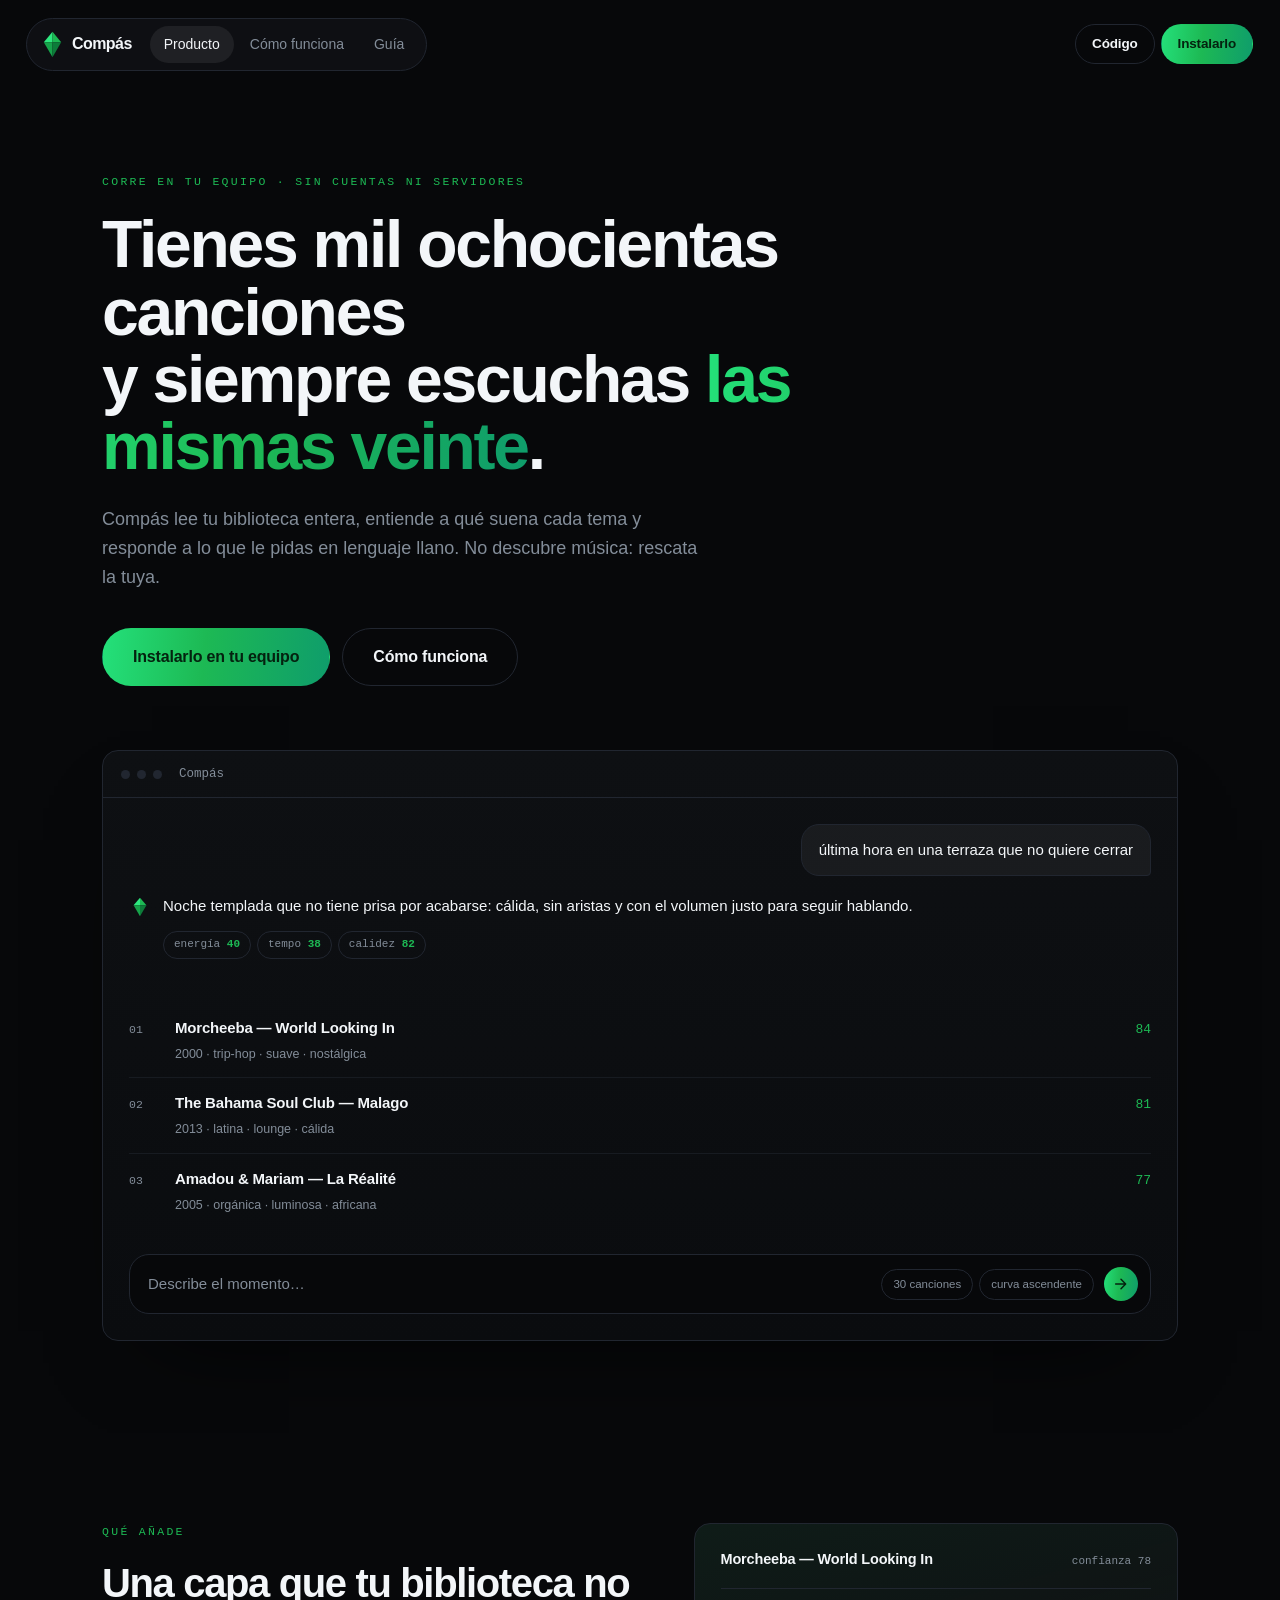
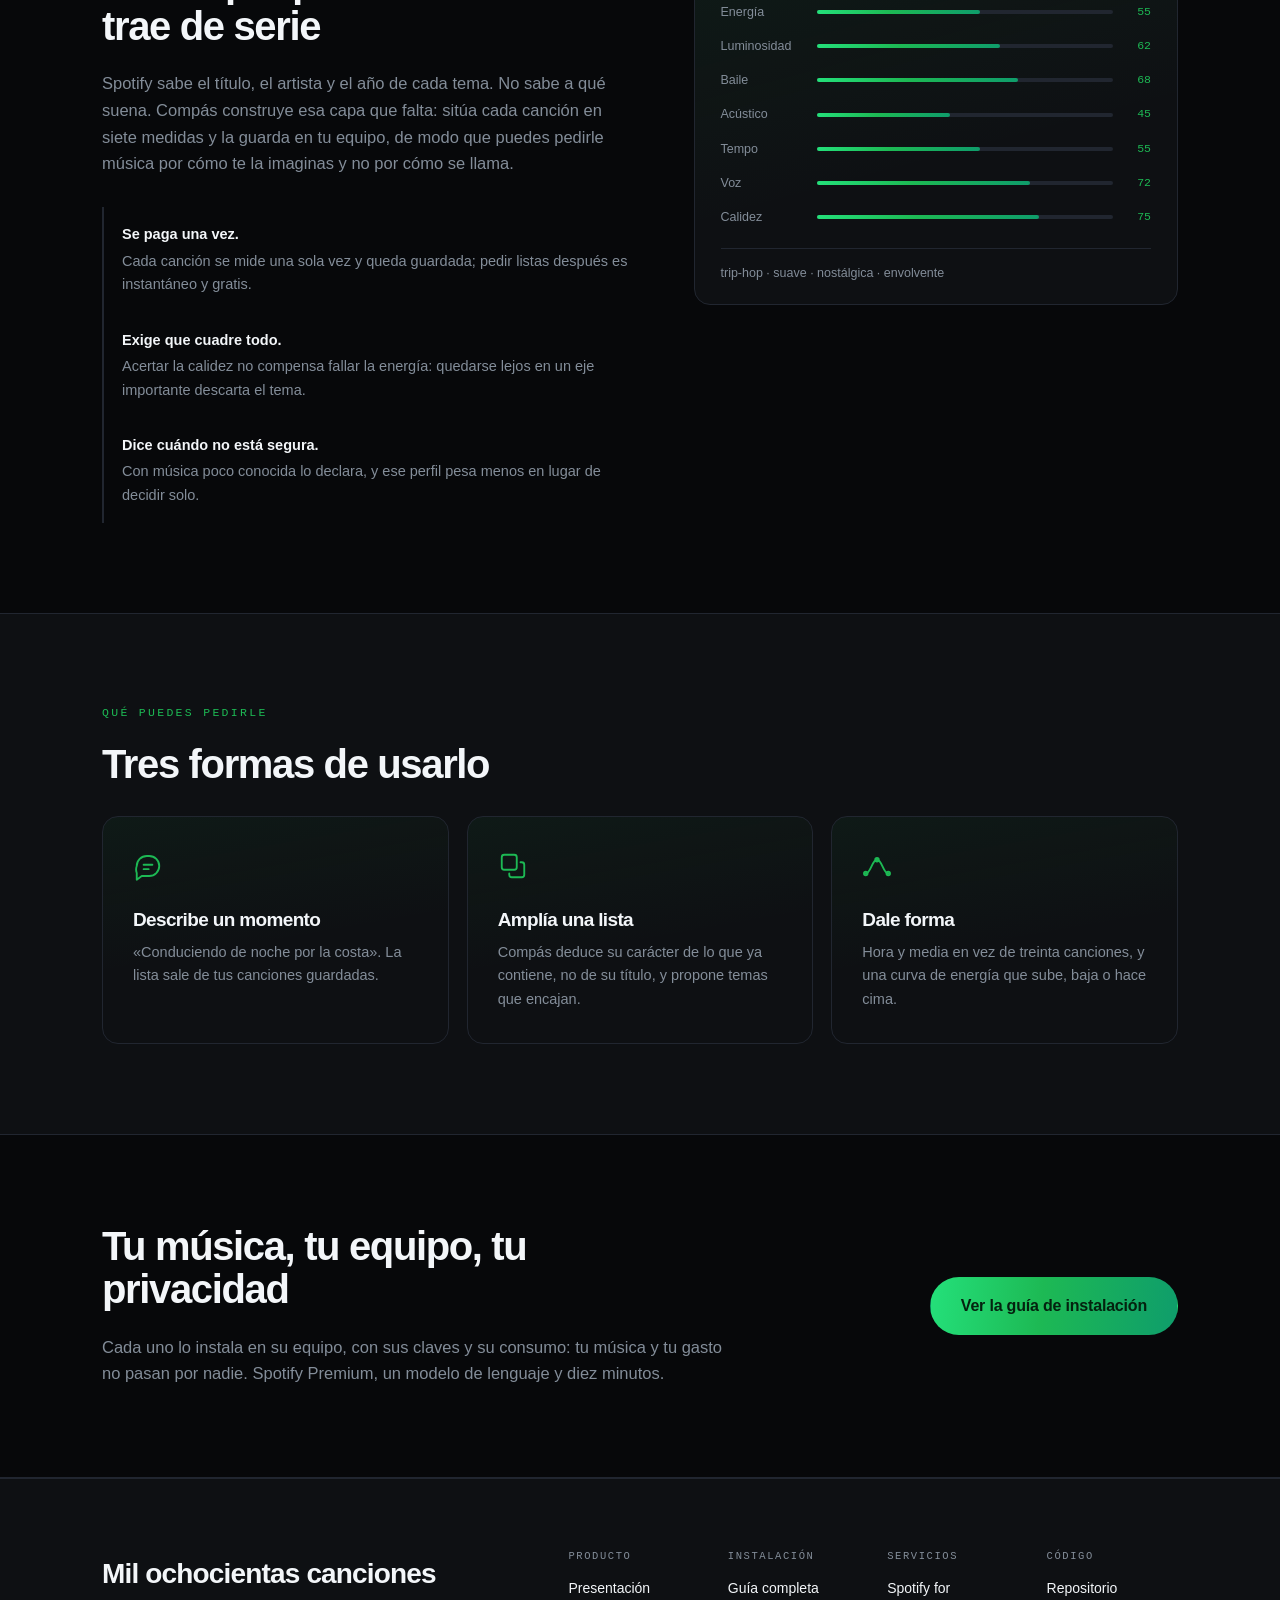
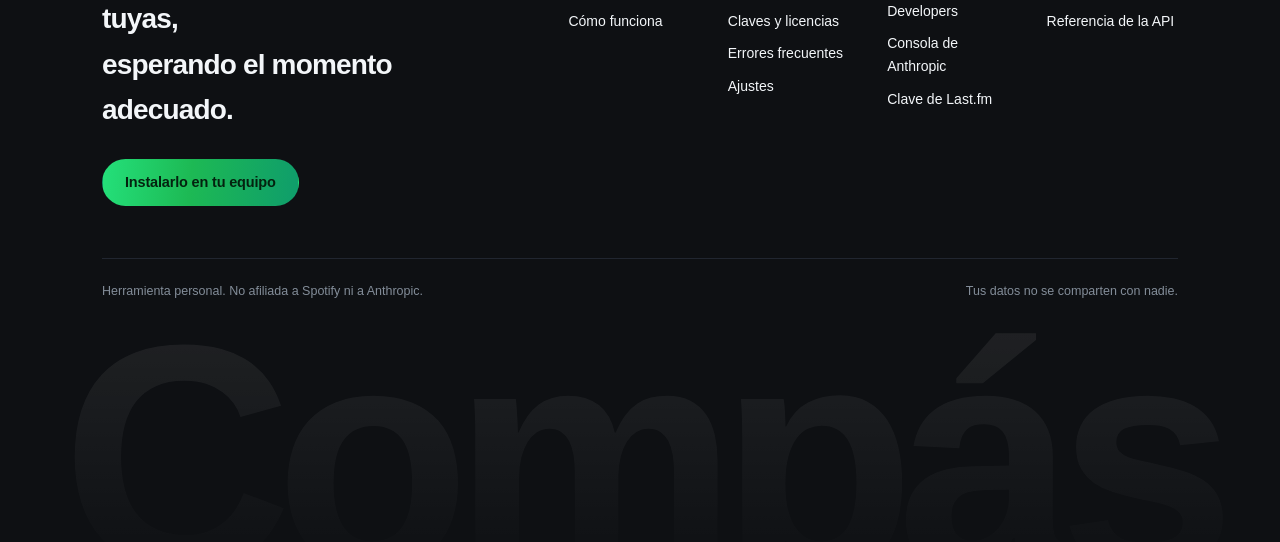
==== commit 16bfbf71: "Contar lo que Compas anade, no lo que a Spotify le falta La seccion abria con "Spotify retiro los da" ====
--- a/docs/index.html
+++ b/docs/index.html
@@ -79,8 +79,8 @@
   <polygon class="f-se" points="23,14 12,33 12,14"></polygon>
 </svg></span>
           <div class="bubble">
-            Lo leo como el final de la noche al aire libre: energía media-baja,
-            tempo contenido y mucha calidez.
+            Noche templada que no tiene prisa por acabarse: cálida, sin
+            aristas y con el volumen justo para seguir hablando.
             <div class="axes">
               <span class="axis">energía <b>40</b></span>
               <span class="axis">tempo <b>38</b></span>
@@ -129,37 +129,39 @@
 </section>
 
 <section class="band">
-  <div class="wrap">
-    <p class="eyebrow">Por qué existe</p>
-    <h2 class="band-title">Spotify retiró los datos que hacían fácil esto</h2>
-    <p class="band-lead">
-      En noviembre de 2024 desaparecieron para toda aplicación nueva la energía,
-      la valencia y el tempo de cada tema. Compás reconstruye esa información por
-      otro camino y la guarda en tu equipo.
-    </p>
-    <div class="grid-3">
-      <article class="feat">
-        <h3>Una sola pasada</h3>
-        <p>
-          Cada canción se perfila una vez. A partir de ahí, pedir una lista es
-          aritmética: instantáneo y gratuito.
-        </p>
-      </article>
-      <article class="feat">
-        <h3>Emparejado conjuntivo</h3>
-        <p>
-          Pedir calma y recibir algo enérgico pero cálido no es medio acierto.
-          Fallar en un eje importante descarta el tema.
-        </p>
-      </article>
-      <article class="feat">
-        <h3>Incertidumbre declarada</h3>
-        <p>
-          Con música poco conocida el modelo lo dice, y ese perfil pesa menos en
-          lugar de decidir solo.
-        </p>
-      </article>
-    </div>
+  <div class="wrap capa">
+    <div class="capa-texto">
+      <p class="eyebrow">Qué añade</p>
+      <h2 class="band-title">Una capa que tu biblioteca no trae de serie</h2>
+      <p class="band-lead">
+        Spotify sabe el título, el artista y el año de cada tema. No sabe a qué
+        suena. Compás construye esa capa que falta: sitúa cada canción en siete
+        medidas y la guarda en tu equipo, de modo que puedes pedirle música por
+        cómo te la imaginas y no por cómo se llama.
+      </p>
+      <ul class="capa-puntos">
+        <li><b>Se paga una vez.</b> Cada canción se mide una sola vez y queda guardada; pedir listas después es instantáneo y gratis.</li>
+        <li><b>Exige que cuadre todo.</b> Acertar la calidez no compensa fallar la energía: quedarse lejos en un eje importante descarta el tema.</li>
+        <li><b>Dice cuándo no está segura.</b> Con música poco conocida lo declara, y ese perfil pesa menos en lugar de decidir solo.</li>
+      </ul>
+    </div>
+
+    <figure class="perfil">
+      <figcaption>
+        <span class="perfil-tema">Morcheeba — World Looking In</span>
+        <span class="perfil-conf">confianza 78</span>
+      </figcaption>
+      <div class="perfil-ejes">
+        <div class="pe"><span>Energía</span><i style="--v:55%"></i><b>55</b></div>
+        <div class="pe"><span>Luminosidad</span><i style="--v:62%"></i><b>62</b></div>
+        <div class="pe"><span>Baile</span><i style="--v:68%"></i><b>68</b></div>
+        <div class="pe"><span>Acústico</span><i style="--v:45%"></i><b>45</b></div>
+        <div class="pe"><span>Tempo</span><i style="--v:55%"></i><b>55</b></div>
+        <div class="pe"><span>Voz</span><i style="--v:72%"></i><b>72</b></div>
+        <div class="pe"><span>Calidez</span><i style="--v:75%"></i><b>75</b></div>
+      </div>
+      <p class="perfil-pie">trip-hop · suave · nostálgica · envolvente</p>
+    </figure>
   </div>
 </section>
 
--- a/docs/static/style.css
+++ b/docs/static/style.css
@@ -690,3 +690,44 @@
   text-transform: uppercase; color: var(--accent); font-weight: 500;
 }
 .conf-nota { padding-left: 14px; border-left: 2px solid rgba(29,185,84,.35); font-size: 13.5px; }
+
+/* ---------------- la capa que añade: texto + perfil real ---------------- */
+.capa { display: grid; grid-template-columns: 1.05fr .95fr; gap: 56px; align-items: start; }
+.capa-texto .band-lead { margin-bottom: 30px; }
+.capa-puntos { list-style: none; padding: 0; margin: 0; }
+.capa-puntos li {
+  padding: 16px 0 16px 18px; border-left: 2px solid var(--line);
+  color: var(--muted); font-size: 14.5px; transition: border-color .18s;
+}
+.capa-puntos li:hover { border-left-color: var(--accent); }
+.capa-puntos b { display: block; color: var(--fg); font-weight: 600; margin-bottom: 3px; }
+
+/* El producto, enseñado en vez de contado. */
+.perfil {
+  margin: 0; padding: 24px 26px 20px;
+  border: 1px solid var(--line); border-radius: 16px;
+  background: linear-gradient(165deg, rgba(29,185,84,.07), transparent 60%), var(--panel);
+}
+.perfil figcaption {
+  display: flex; justify-content: space-between; align-items: baseline; gap: 14px;
+  padding-bottom: 16px; margin-bottom: 6px; border-bottom: 1px solid var(--line);
+}
+.perfil-tema { font-weight: 600; font-size: 14.5px; letter-spacing: -.012em; }
+.perfil-conf { font-family: var(--mono); font-size: 11px; color: var(--muted); white-space: nowrap; }
+.perfil-ejes { display: flex; flex-direction: column; }
+.pe { display: grid; grid-template-columns: 84px 1fr 26px; gap: 12px; align-items: center; padding: 7px 0; }
+.pe span { font-size: 12.5px; color: var(--muted); }
+.pe b {
+  font-family: var(--mono); font-size: 11.5px; color: var(--accent);
+  font-weight: 500; text-align: right; font-variant-numeric: tabular-nums;
+}
+.pe i { height: 4px; border-radius: 999px; background: var(--line); position: relative; }
+.pe i::after {
+  content: ""; position: absolute; inset: 0 auto 0 0; width: var(--v);
+  border-radius: 999px; background: var(--grad);
+}
+.perfil-pie {
+  margin: 14px 0 0; padding-top: 14px; border-top: 1px solid var(--line);
+  font-size: 12.5px; color: var(--muted);
+}
+@media (max-width: 940px) { .capa { grid-template-columns: 1fr; gap: 36px; } }
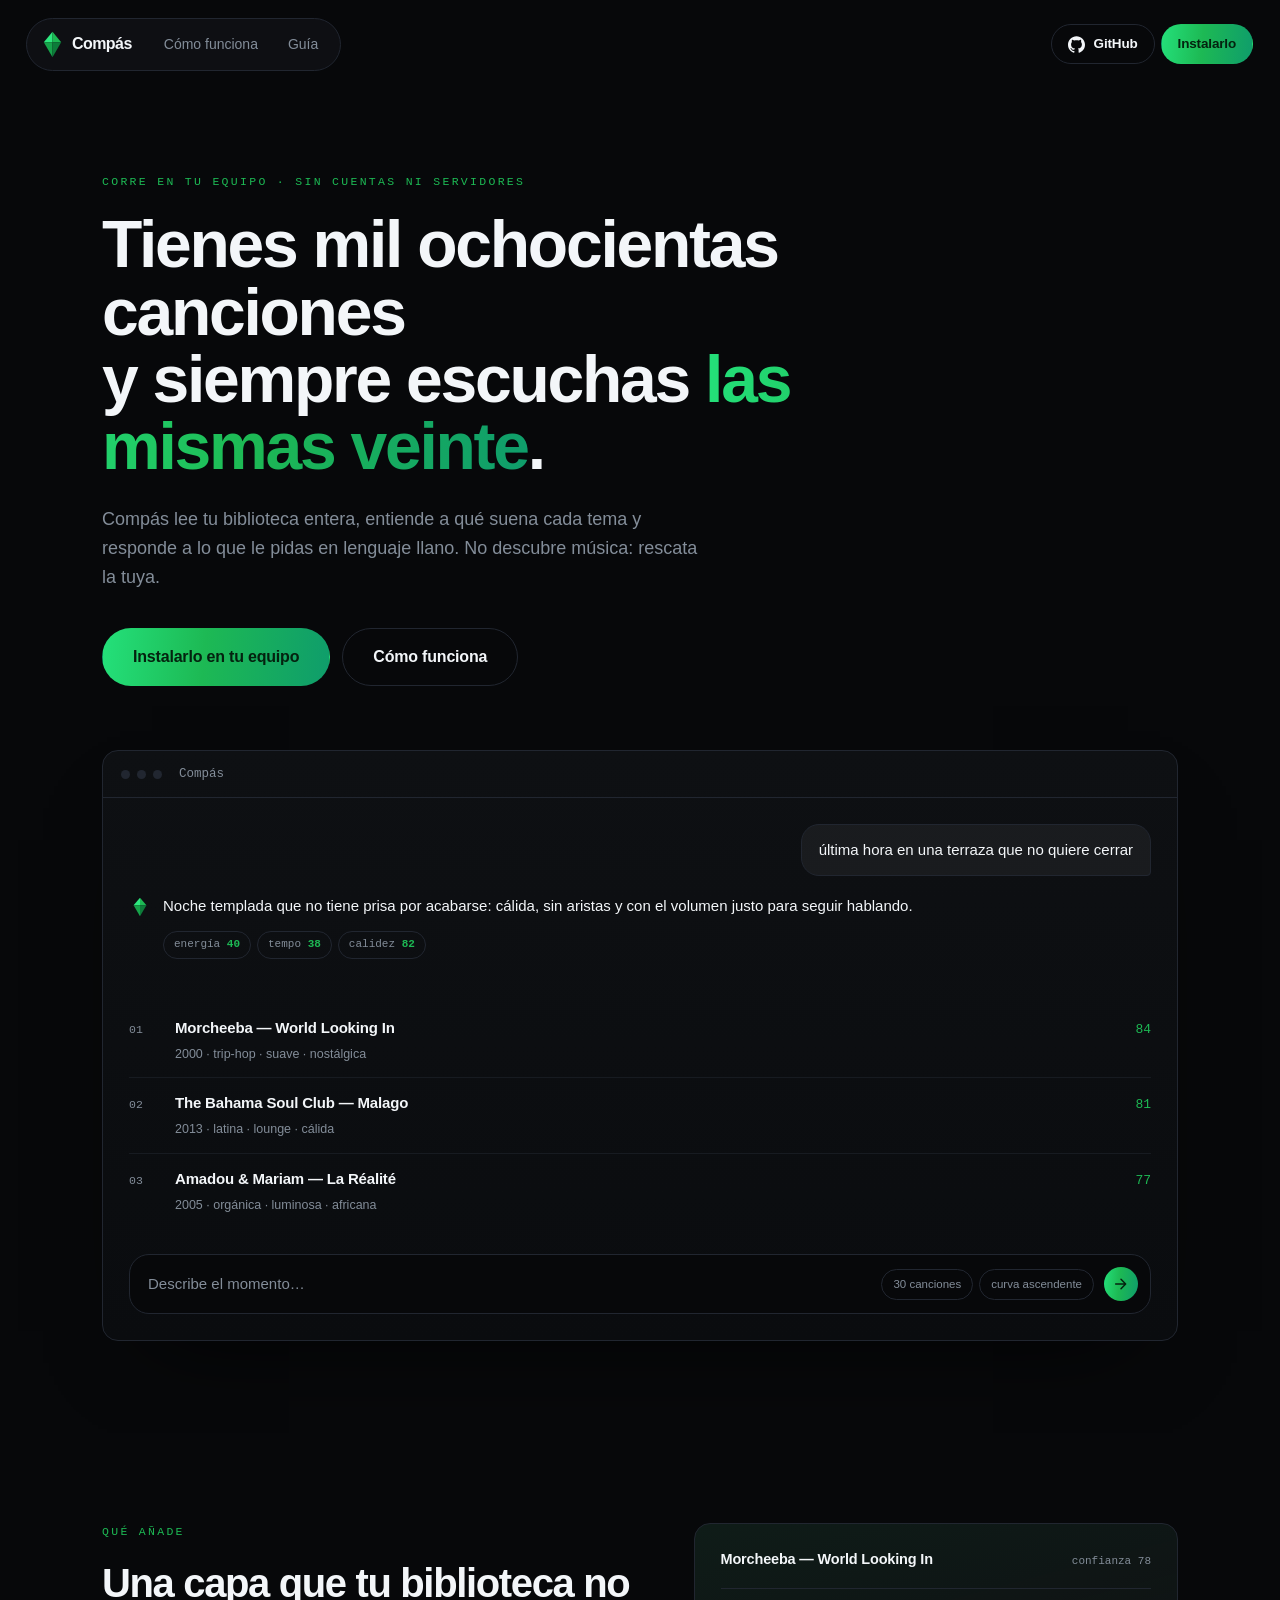
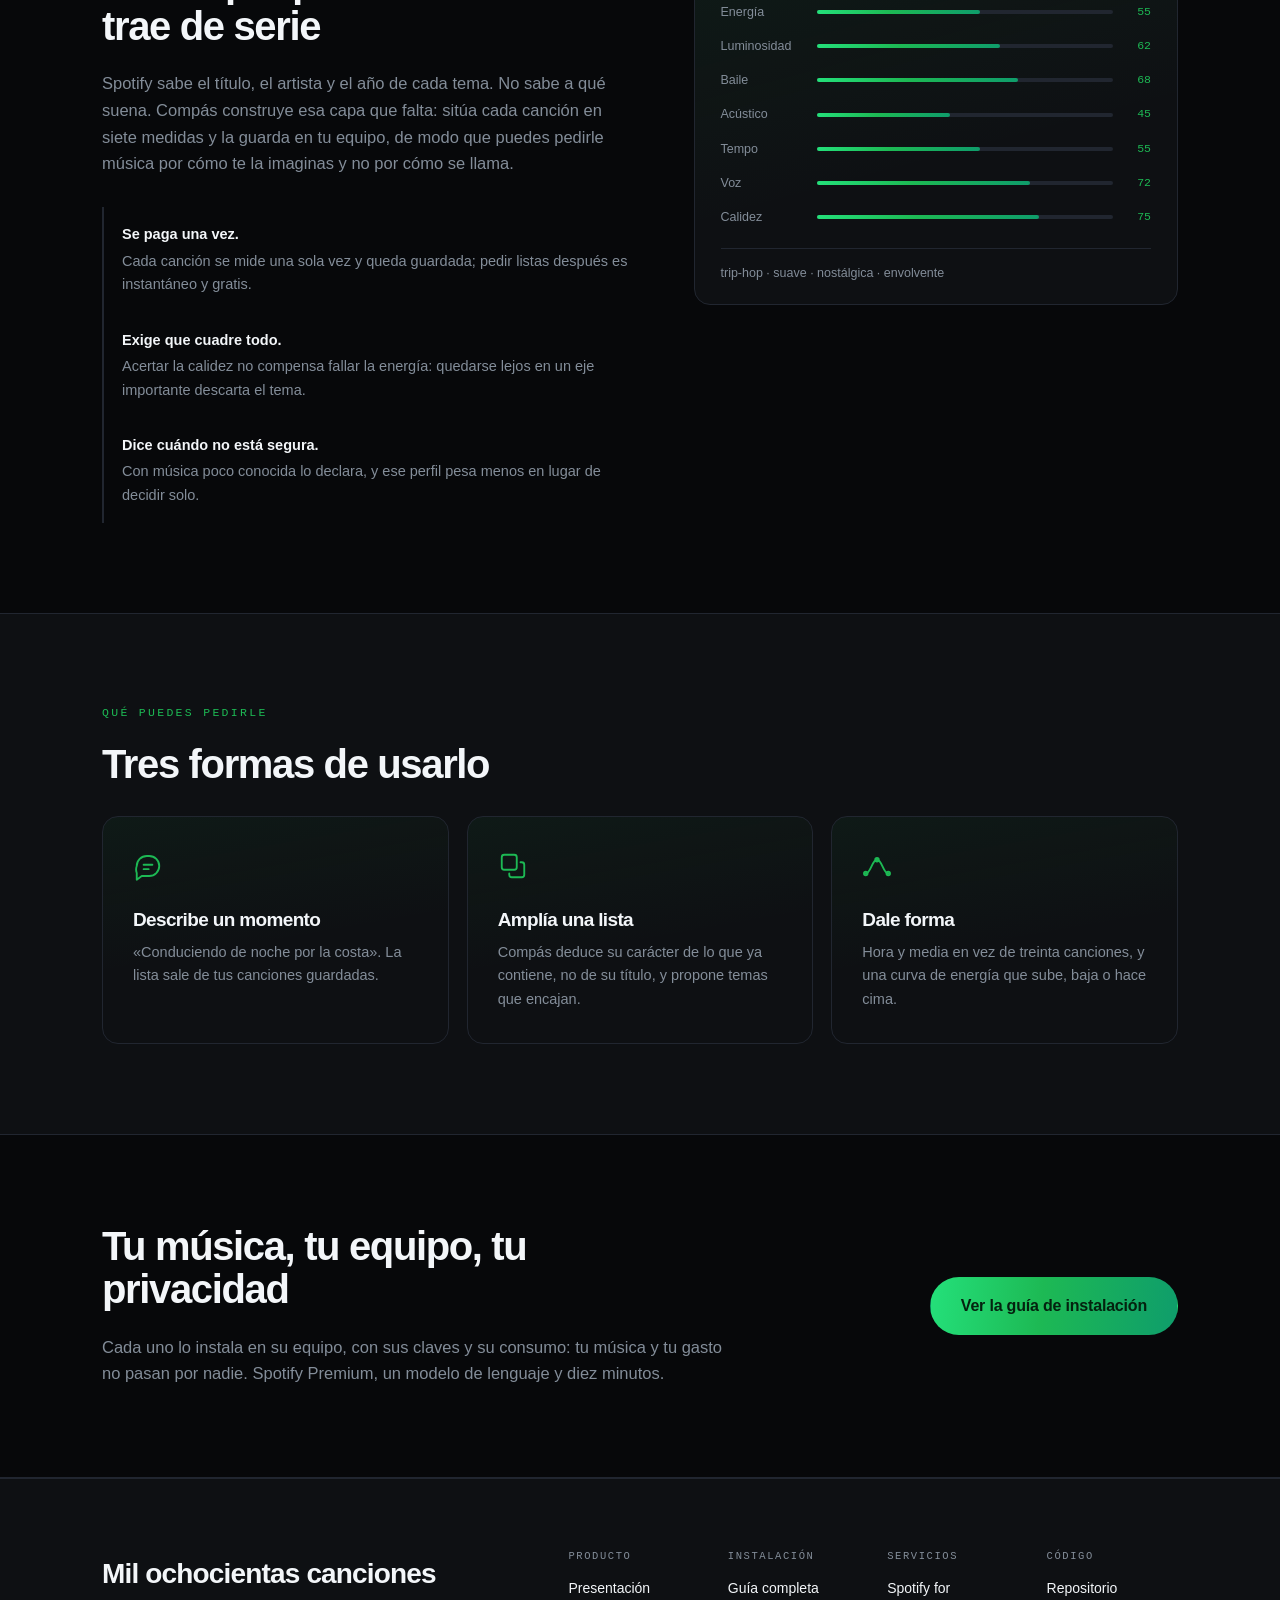
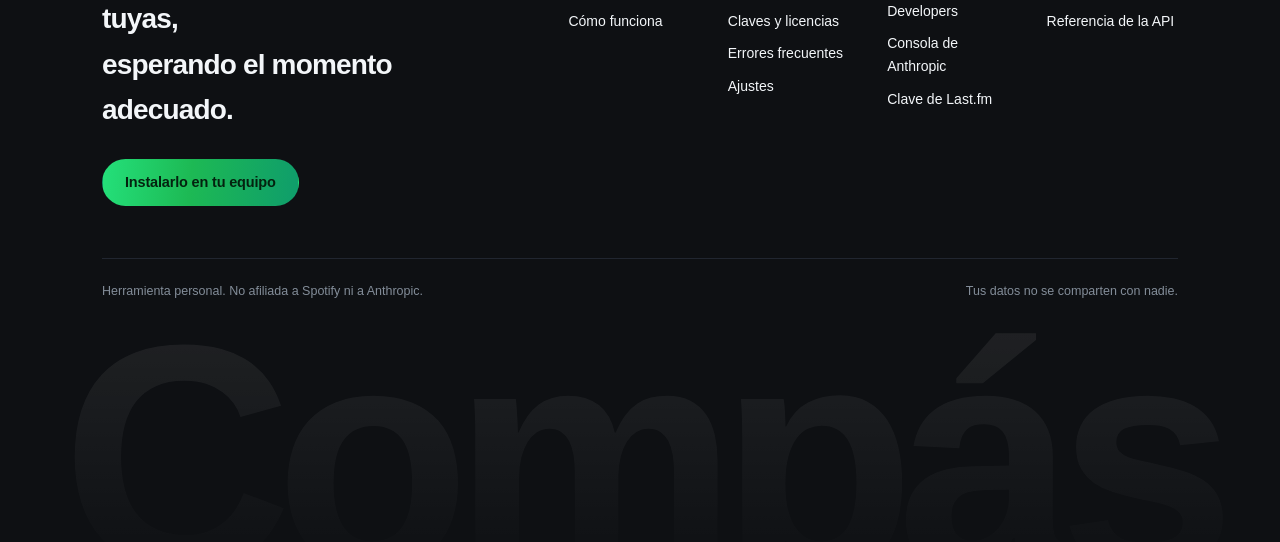
==== commit d869922d: "Limpiar la cabecera "Producto" llevaba a la portada, que es exactamente lo que hace el logotipo. Un " ====
--- a/docs/index.html
+++ b/docs/index.html
@@ -6,6 +6,8 @@
   <meta name="viewport" content="width=device-width, initial-scale=1">
   <title>Compás — playlists por momento</title>
   <meta name="description" content="Playlists por momento a partir de tu propia biblioteca de Spotify. Software local.">
+  <link rel="icon" href="static/favicon.svg" type="image/svg+xml">
+  <link rel="mask-icon" href="static/favicon.svg" color="#1db954">
   <link rel="stylesheet" href="static/style.css">
 </head>
 <body>
@@ -25,7 +27,6 @@
       <span class="brand-name">Compás</span>
     </a>
     <nav class="links">
-      <a href="index.html" class="on">Producto</a>
       <a href="metodo.html" class="">Cómo funciona</a>
       <a href="guia.html" class="">Guía</a>
       
@@ -36,7 +37,7 @@
   
   <div class="pill pill-naked">
     <a class="btn btn-flat btn-sm" href="https://github.com/pclavellmaso/spotify-playlist-gen"
-       target="_blank" rel="noopener">Código</a>
+       target="_blank" rel="noopener"><svg class="ico" viewBox="0 0 24 24" aria-hidden="true"><path d="M12 .297c-6.63 0-12 5.373-12 12 0 5.303 3.438 9.8 8.205 11.385.6.113.82-.258.82-.577 0-.285-.01-1.04-.015-2.04-3.338.724-4.042-1.61-4.042-1.61C4.422 18.07 3.633 17.7 3.633 17.7c-1.087-.744.084-.729.084-.729 1.205.084 1.838 1.236 1.838 1.236 1.07 1.835 2.809 1.305 3.495.998.108-.776.417-1.305.76-1.605-2.665-.3-5.466-1.332-5.466-5.93 0-1.31.465-2.38 1.235-3.22-.135-.303-.54-1.523.105-3.176 0 0 1.005-.322 3.3 1.23.96-.267 1.98-.399 3-.405 1.02.006 2.04.138 3 .405 2.28-1.552 3.285-1.23 3.285-1.23.645 1.653.24 2.873.12 3.176.765.84 1.23 1.91 1.23 3.22 0 4.61-2.805 5.625-5.475 5.92.42.36.81 1.096.81 2.22 0 1.606-.015 2.896-.015 3.286 0 .315.21.69.825.57C20.565 22.092 24 17.592 24 12.297c0-6.627-5.373-12-12-12"/></svg>GitHub</a>
     <a class="btn btn-primary btn-sm" href="guia.html">Instalarlo</a>
   </div>
   
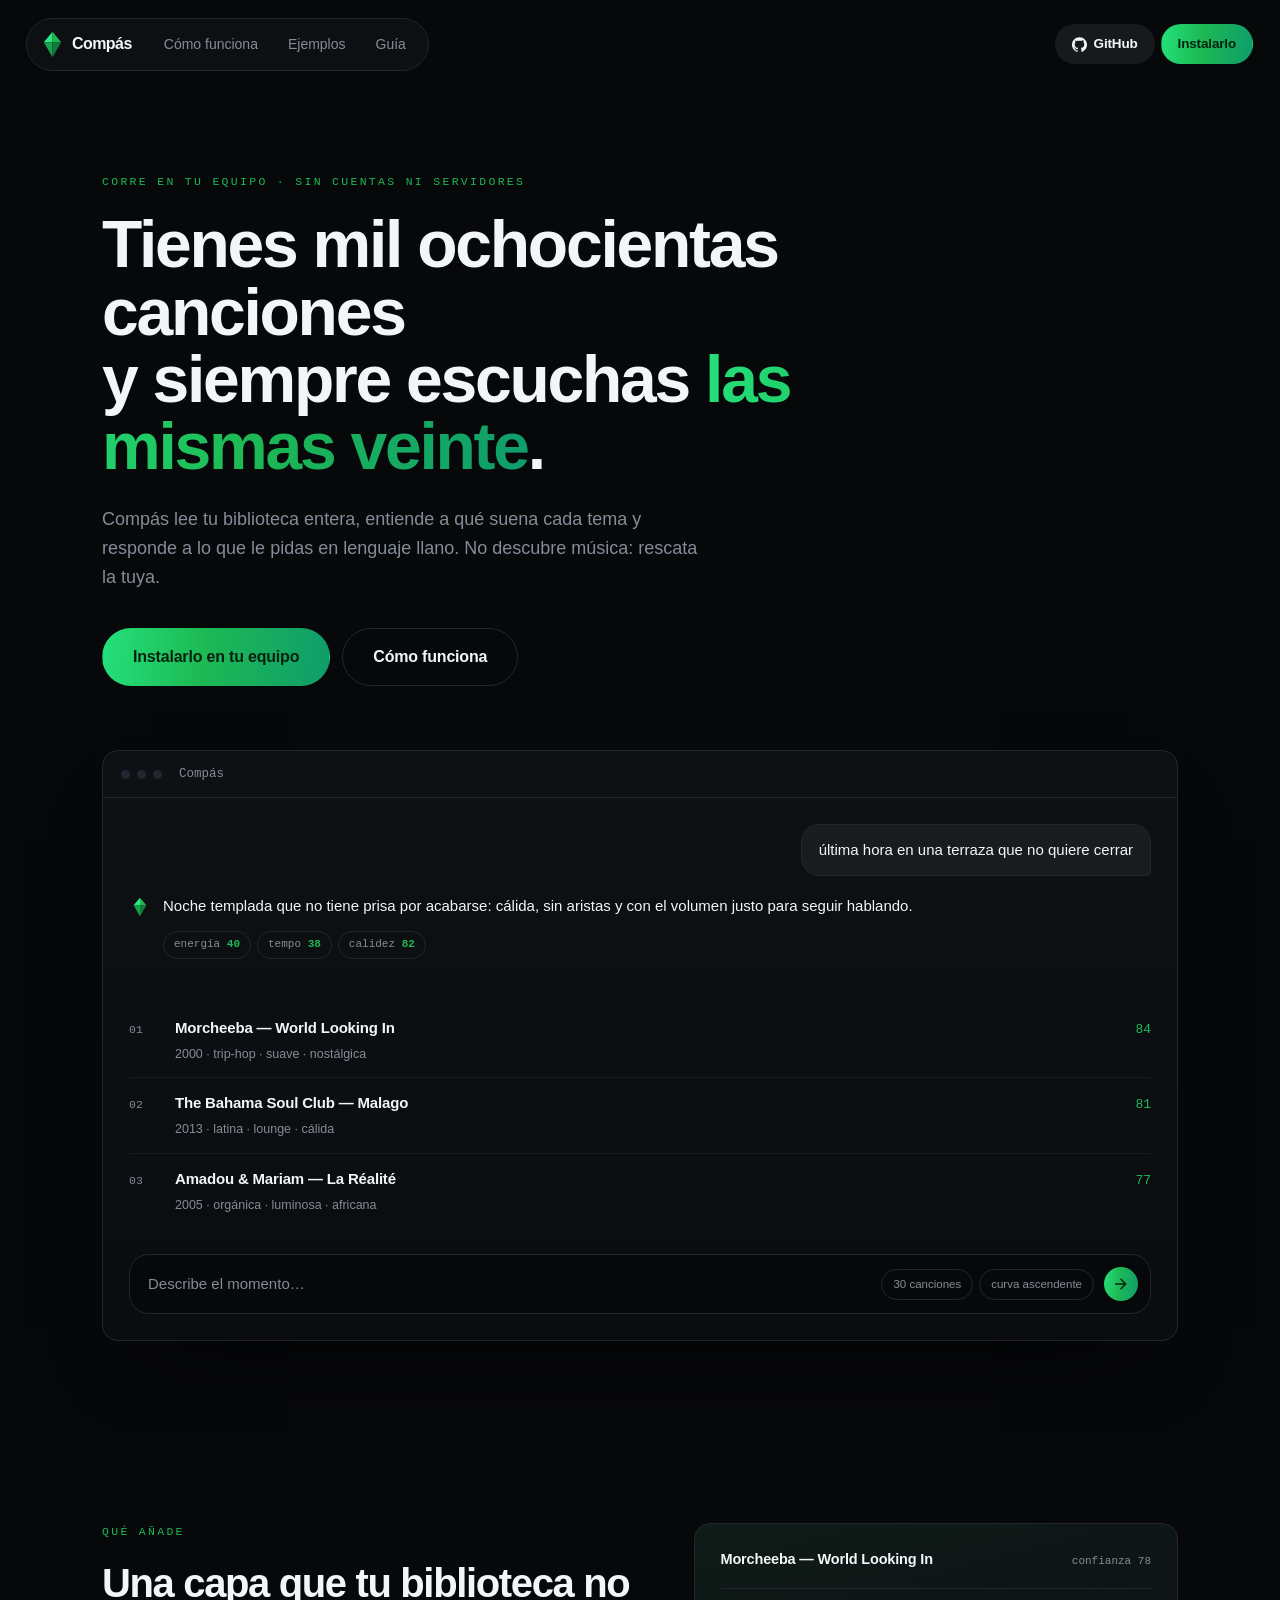
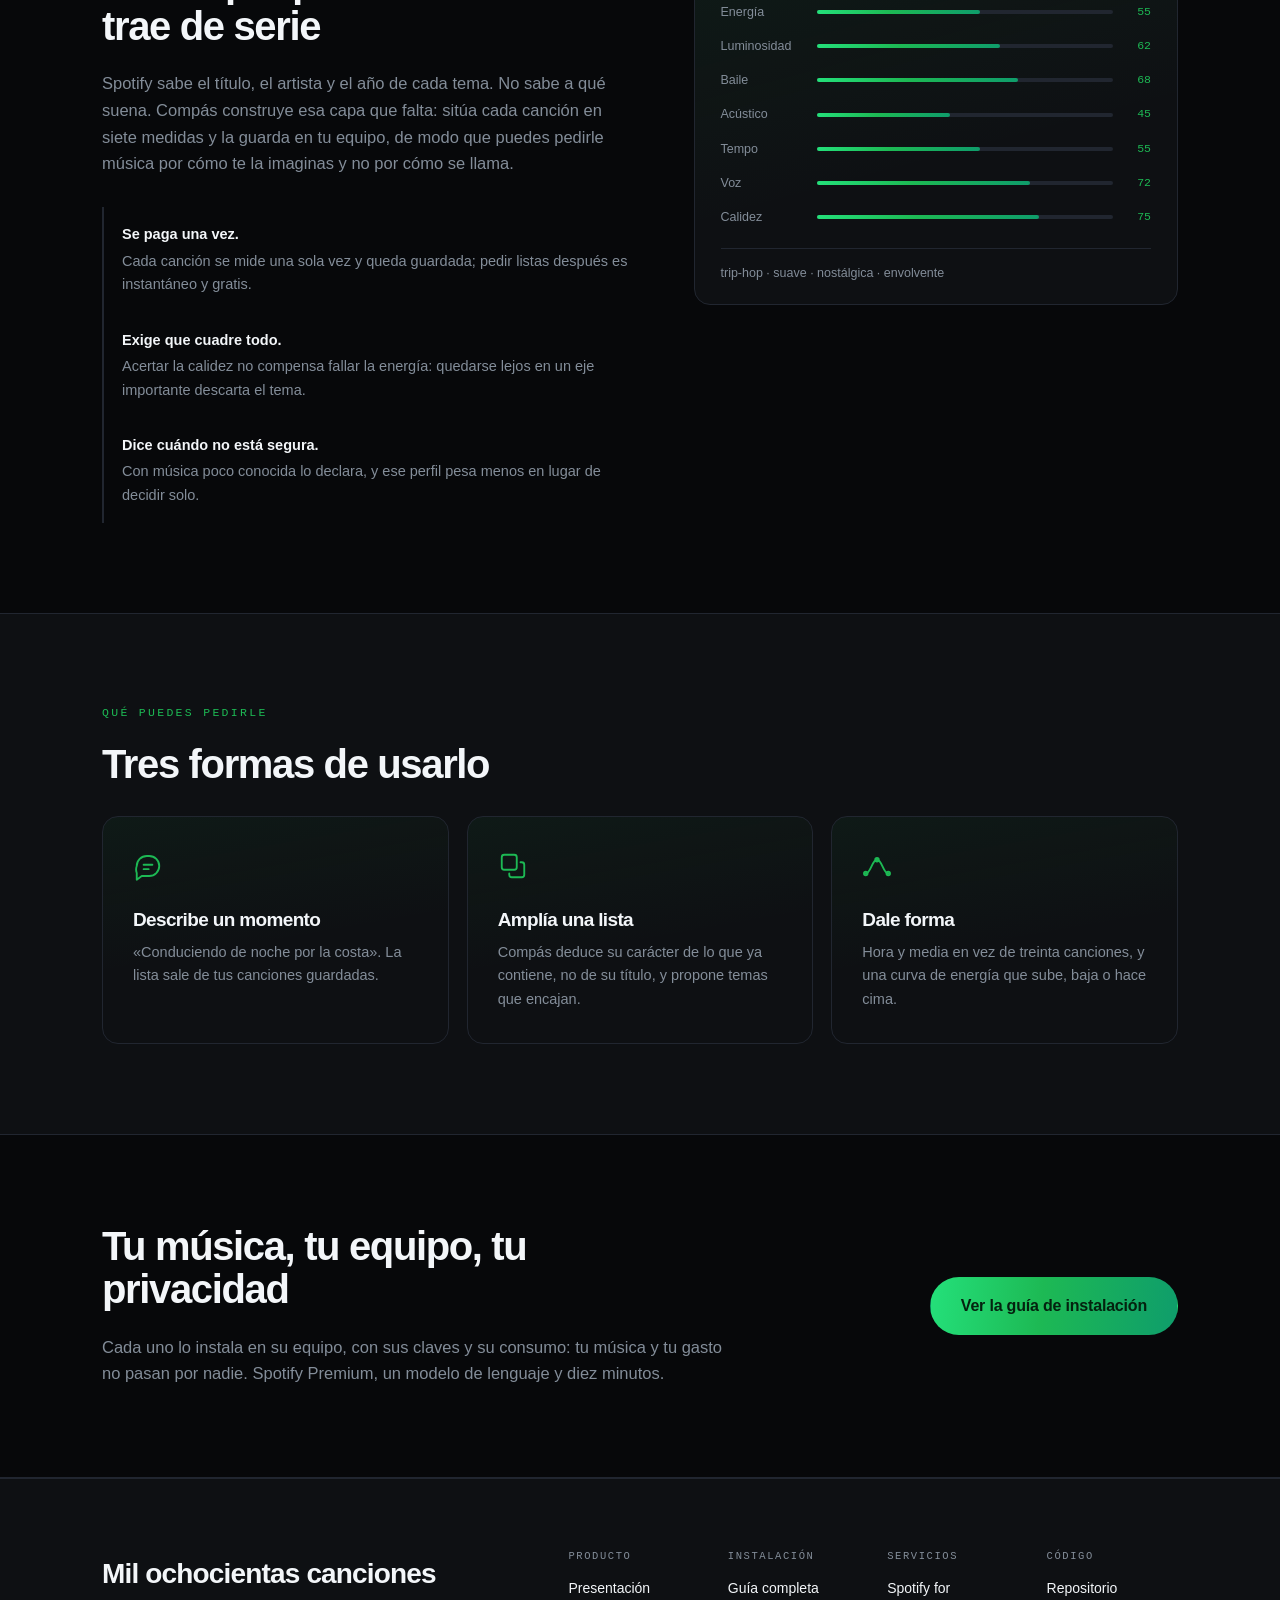
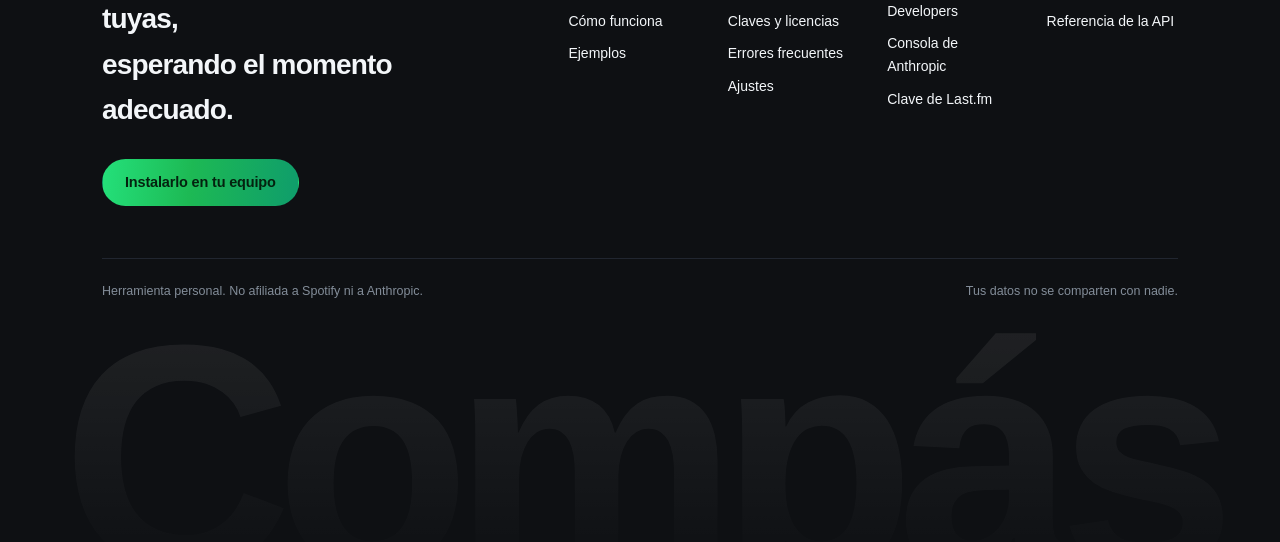
==== commit 1a95e79e: "Anadir pagina de ejemplos y menu movil **Ejemplos.** Faltaba la pagina que convence a quien duda de " ====
--- a/docs/index.html
+++ b/docs/index.html
@@ -16,6 +16,9 @@
 
 
 <header class="chrome">
+  
+  <input type="checkbox" id="navtoggle" class="navtoggle">
+
   <div class="pill pill-nav">
     <a class="brand" href="index.html">
       <svg class="mark " viewBox="0 0 24 34" aria-hidden="true">
@@ -28,9 +31,14 @@
     </a>
     <nav class="links">
       <a href="metodo.html" class="">Cómo funciona</a>
+      <a href="demos.html" class="">Ejemplos</a>
       <a href="guia.html" class="">Guía</a>
       
     </nav>
+
+    <label for="navtoggle" class="burger" role="button" tabindex="0" aria-label="Menú">
+      <span></span><span></span><span></span>
+    </label>
   </div>
 
   
@@ -234,6 +242,7 @@
           <h4>Producto</h4>
           <a href="index.html">Presentación</a>
           <a href="metodo.html">Cómo funciona</a>
+          <a href="demos.html">Ejemplos</a>
           
         </div>
         <div>
--- a/docs/static/style.css
+++ b/docs/static/style.css
@@ -454,7 +454,6 @@
 @media (max-width: 640px) {
   .wrap { padding-left: 20px; padding-right: 20px; }
   .chrome { padding: 12px 14px; }
-  .links { display: none; }
   .hero-inner { padding: 56px 20px 64px; }
   .studio { padding: 8px 14px 30px; }
   .knobs { width: 100%; }
@@ -731,3 +730,64 @@
   font-size: 12.5px; color: var(--muted);
 }
 @media (max-width: 940px) { .capa { grid-template-columns: 1fr; gap: 36px; } }
+
+/* ---------------- menú móvil ---------------- */
+/* Sin JavaScript: la web pública se sirve estática y no carga scripts, así que
+   el desplegable es un checkbox y su etiqueta. */
+.navtoggle { position: absolute; opacity: 0; width: 0; height: 0; pointer-events: none; }
+.burger {
+  display: none; flex-direction: column; justify-content: center; gap: 4px;
+  width: 34px; height: 34px; padding: 0 8px; margin-left: 2px;
+  border-radius: 999px; cursor: pointer;
+}
+.burger span {
+  display: block; height: 1.6px; background: var(--fg); border-radius: 2px;
+  transition: transform .2s, opacity .15s;
+}
+.navtoggle:focus-visible + .pill-nav .burger { outline: 2px solid var(--accent); }
+
+@media (max-width: 700px) {
+  .burger { display: flex; }
+  .pill-nav { position: relative; }
+  .brand { margin-right: auto; }
+  .links {
+    display: none; position: absolute; top: calc(100% + 10px); left: 0;
+    flex-direction: column; align-items: stretch; gap: 2px;
+    min-width: 190px; padding: 7px;
+    background: var(--panel-2); border: 1px solid var(--line); border-radius: 16px;
+    box-shadow: 0 20px 44px -24px rgba(0,0,0,.95);
+  }
+  .links a { padding: 11px 14px; border-radius: 10px; font-size: 15px; }
+  .navtoggle:checked ~ .pill-nav .links { display: flex; }
+  /* Las tres barras se convierten en aspa al abrir. */
+  .navtoggle:checked ~ .pill-nav .burger span:nth-child(1) { transform: translateY(5.6px) rotate(45deg); }
+  .navtoggle:checked ~ .pill-nav .burger span:nth-child(2) { opacity: 0; }
+  .navtoggle:checked ~ .pill-nav .burger span:nth-child(3) { transform: translateY(-5.6px) rotate(-45deg); }
+}
+
+/* ---------------- página de ejemplos ---------------- */
+.ejemplos { display: flex; flex-direction: column; gap: 28px; }
+.ejemplo {
+  padding: 28px 30px 24px; border: 1px solid var(--line); border-radius: 18px;
+  background: linear-gradient(170deg, rgba(29,185,84,.045), transparent 45%), var(--panel);
+}
+.ejemplo .msg { max-width: 100%; margin-bottom: 16px; }
+.ejemplo .msg-you { max-width: 80%; }
+.ejemplo-meta {
+  margin: 18px 0 0; padding-top: 16px; border-top: 1px solid var(--line);
+  font-family: var(--mono); font-size: 11.5px; color: var(--muted);
+}
+.ejemplo .tracks { margin-top: 6px; }
+.ejemplo-nota {
+  margin: 18px 0 0; padding-left: 16px; border-left: 2px solid rgba(29,185,84,.35);
+  color: var(--muted); font-size: 14px; max-width: 70ch;
+}
+
+/* Dentro de la píldora flotante, un botón transparente deja ver el contenido
+   que pasa por debajo al hacer scroll. Se le da cuerpo. */
+.pill .btn-flat {
+  background: rgba(255, 255, 255, .07);
+  border-color: transparent;
+}
+.pill .btn-flat:hover { background: rgba(255, 255, 255, .13); border-color: transparent; }
+.pill .btn-flat .ico { width: 15px; height: 15px; margin-right: 7px; }
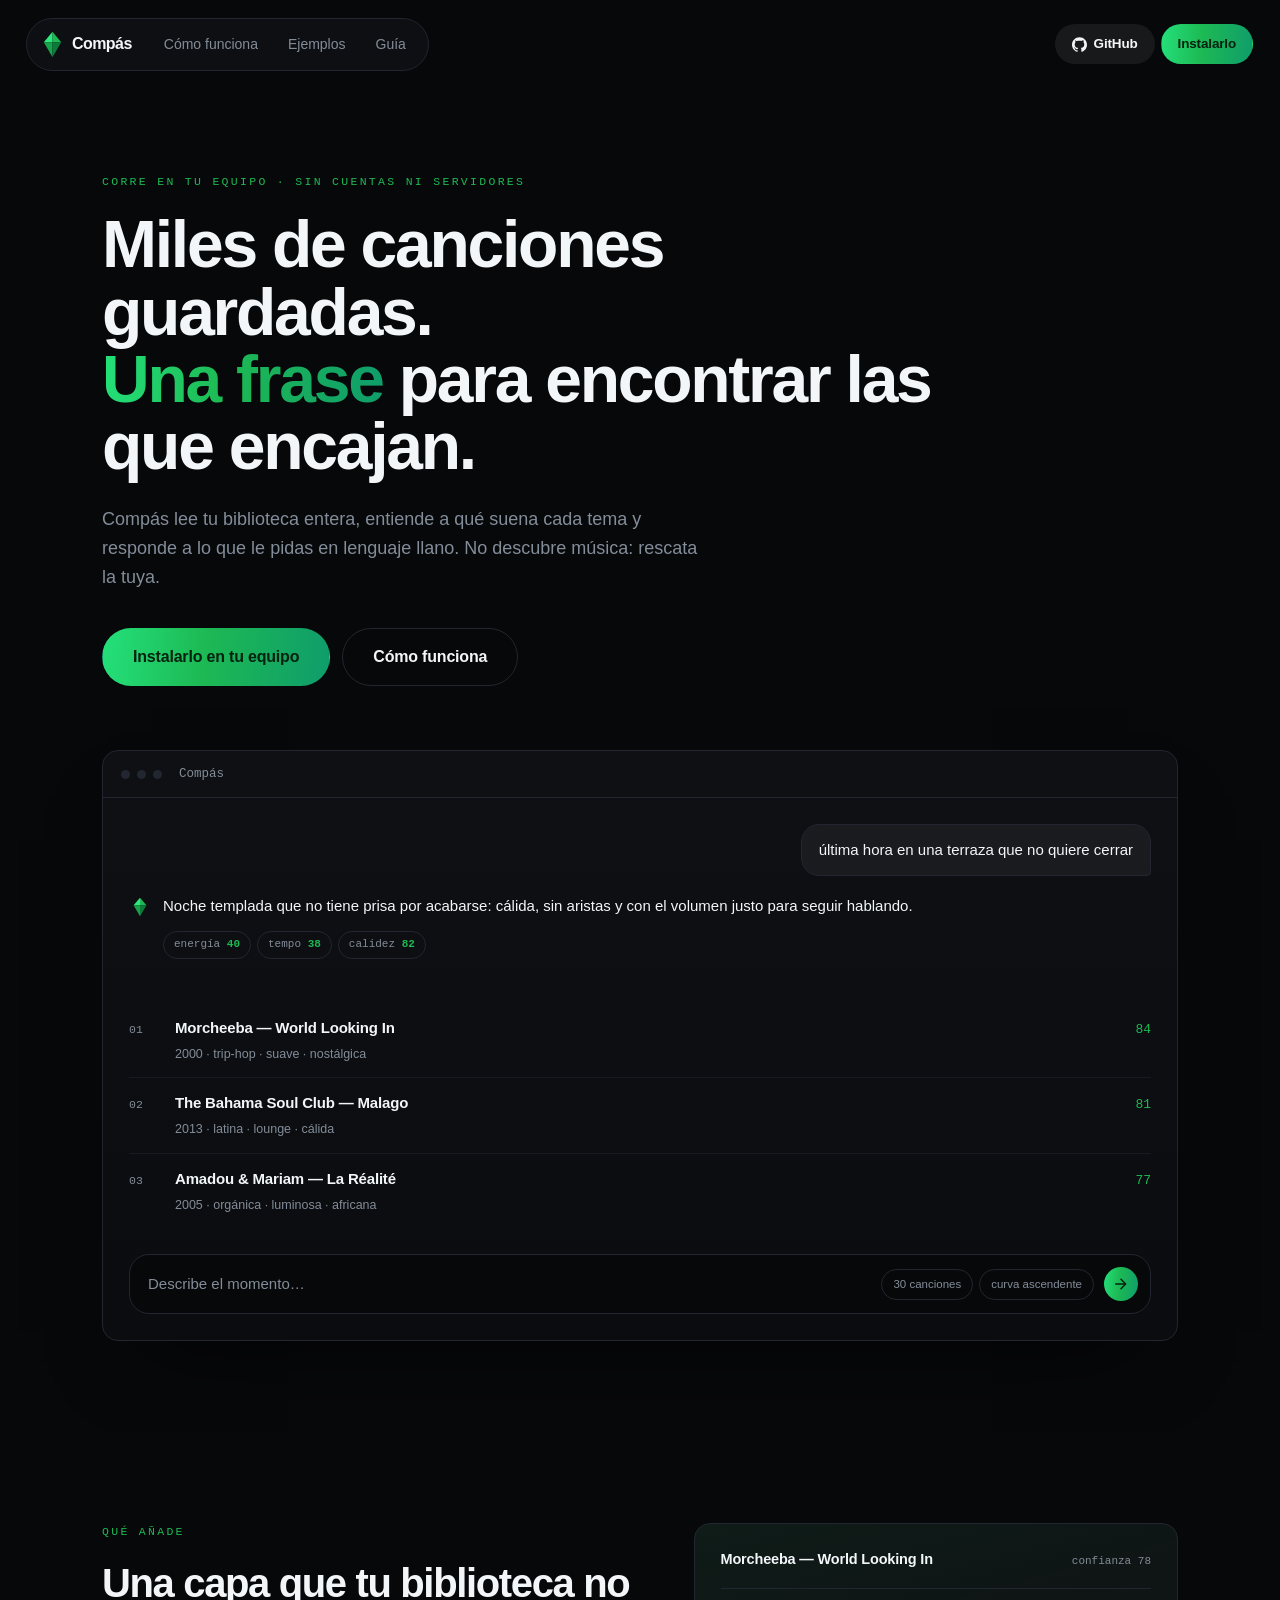
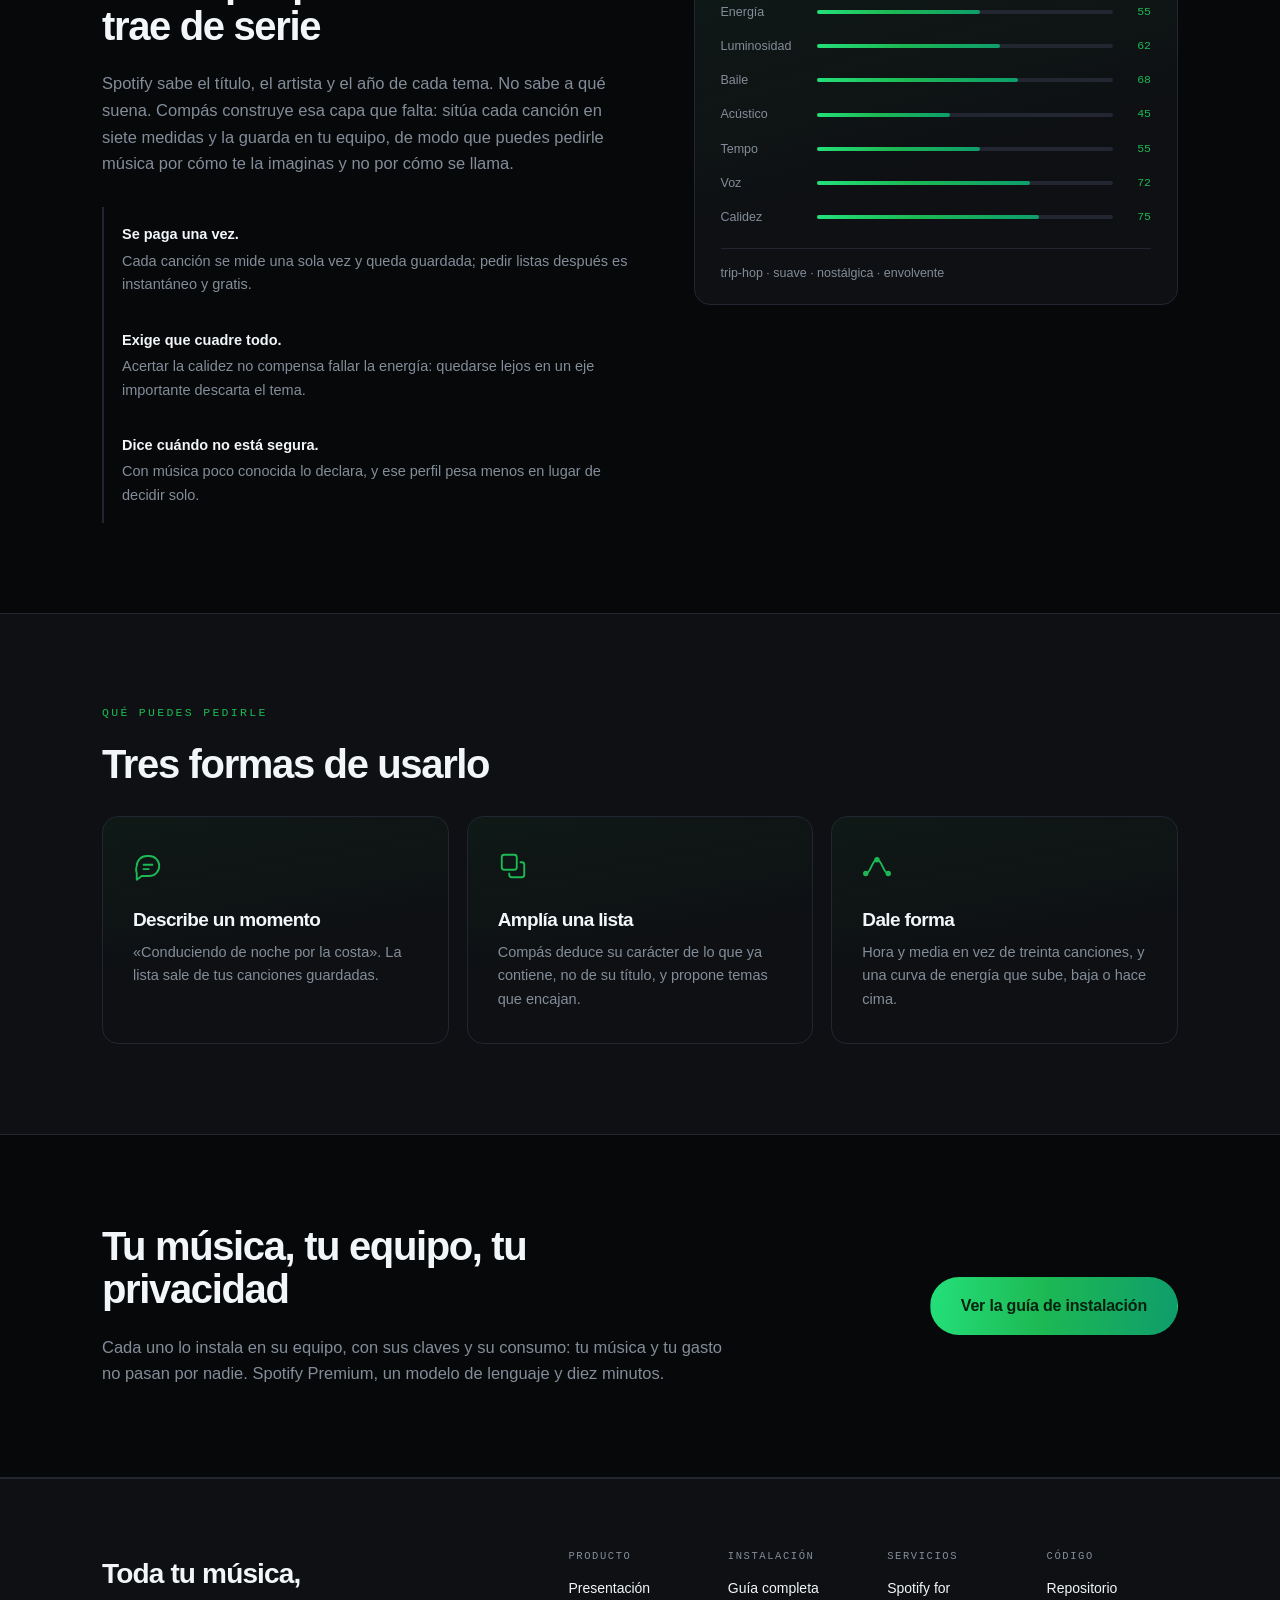
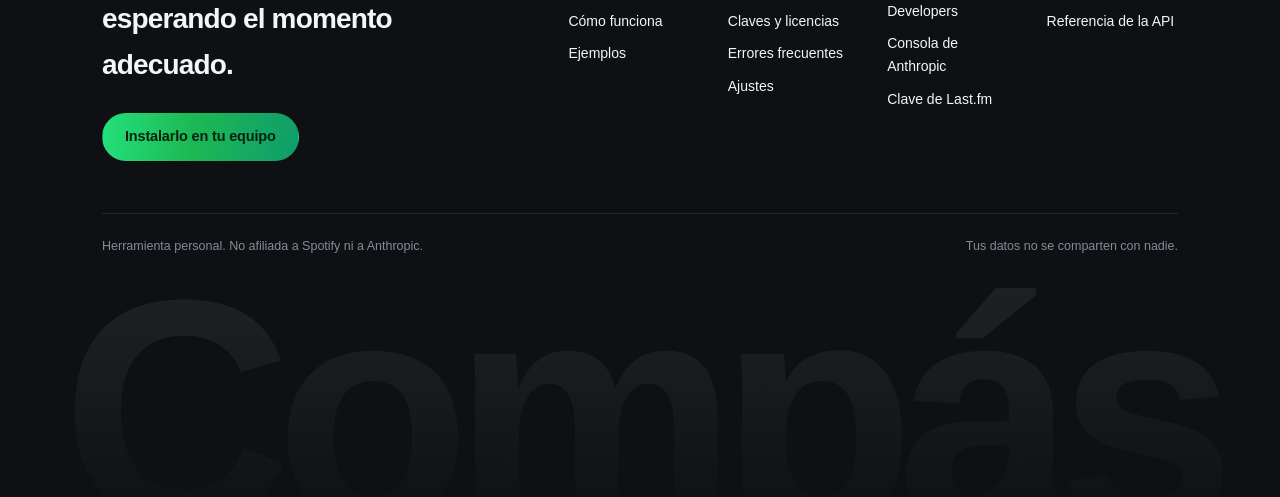
==== commit bdc45927: "Cambiar el titular por lo que hace, no por lo que le pasa al lector "Tienes mil ochocientas cancione" ====
--- a/docs/index.html
+++ b/docs/index.html
@@ -57,8 +57,8 @@
   <div class="wrap hero-inner">
     <p class="eyebrow">Corre en tu equipo · Sin cuentas ni servidores</p>
     <h1 class="display">
-      Tienes mil ochocientas canciones<br>
-      y siempre escuchas <span class="grad">las mismas veinte</span>.
+      Miles de canciones guardadas.<br>
+      <span class="grad">Una frase</span> para encontrar las que encajan.
     </h1>
     <p class="lead">
       Compás lee tu biblioteca entera, entiende a qué suena cada tema y responde
@@ -230,7 +230,7 @@
     <div class="footer-top">
       <div class="footer-lead">
         <p class="footer-claim">
-          Mil ochocientas canciones tuyas,<br>
+          Toda tu música,<br>
           esperando el momento adecuado.
         </p>
         <a href="guia.html" class="btn btn-primary">
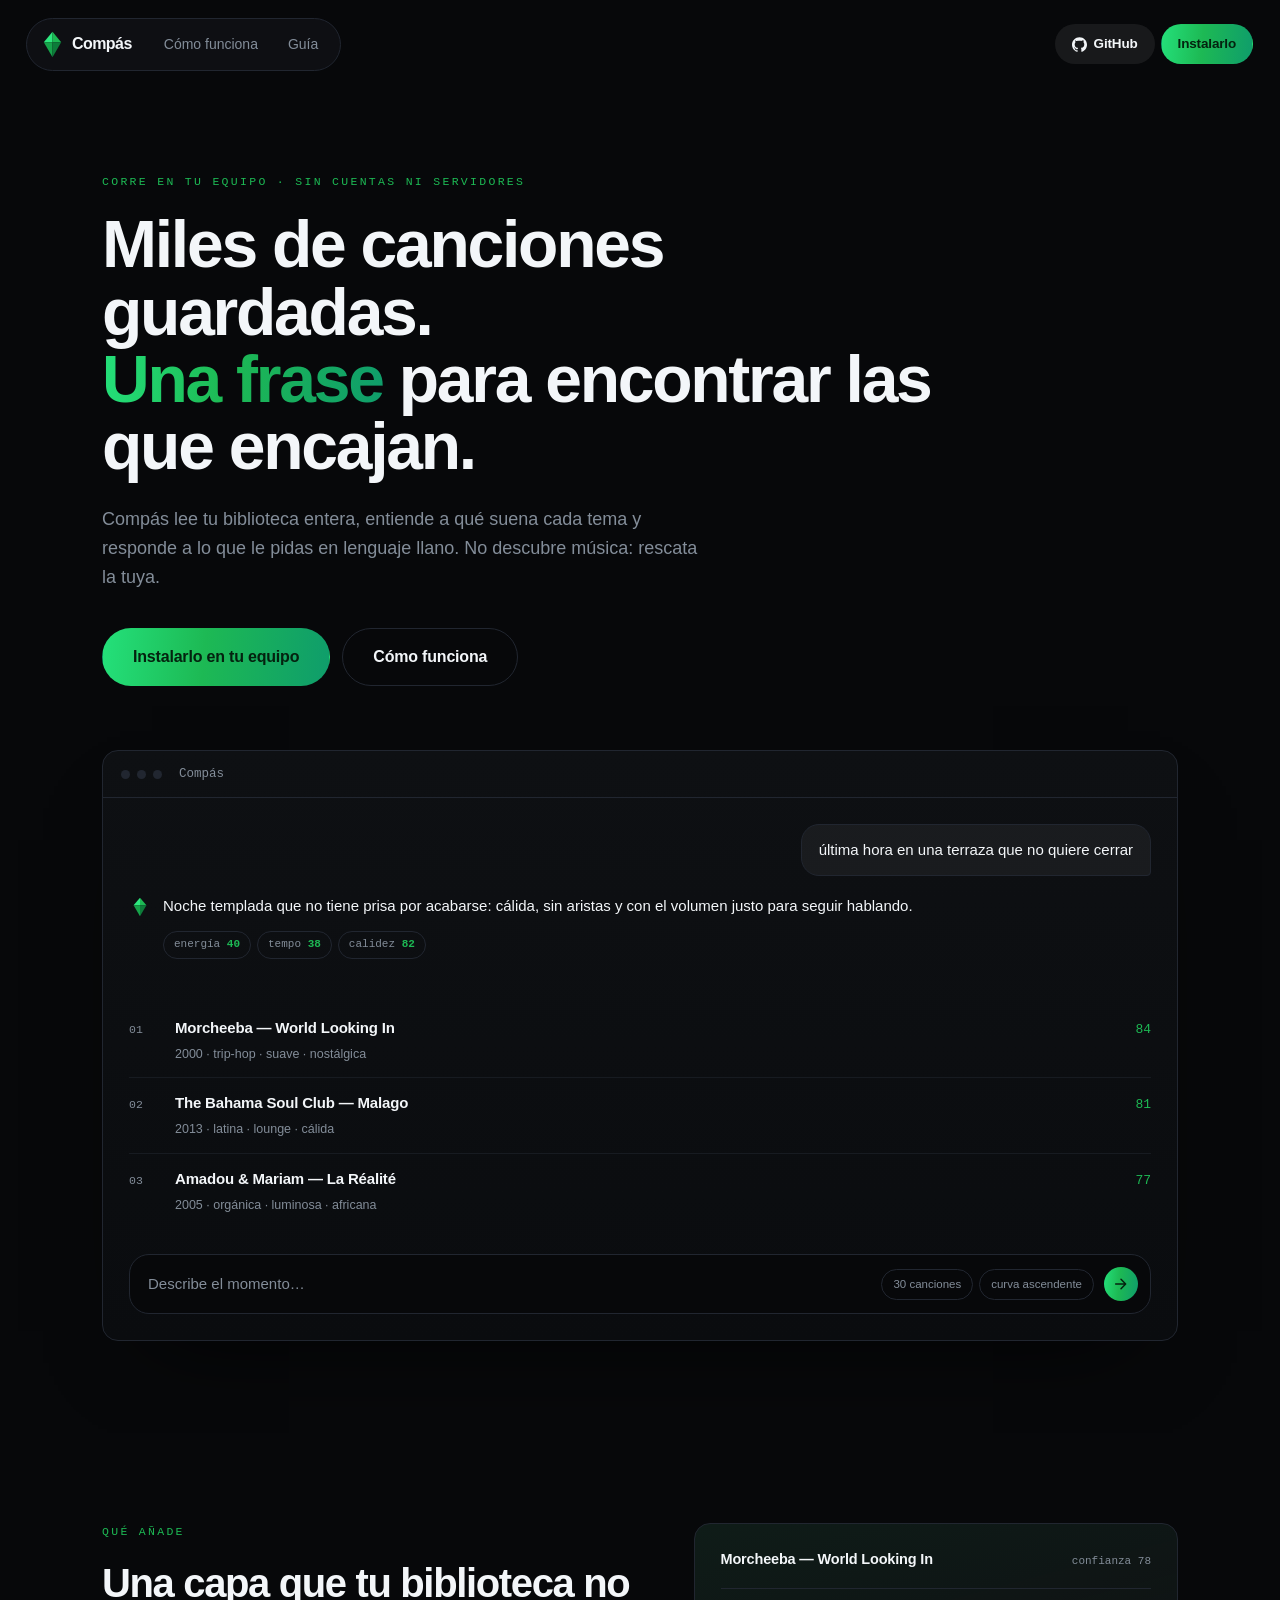
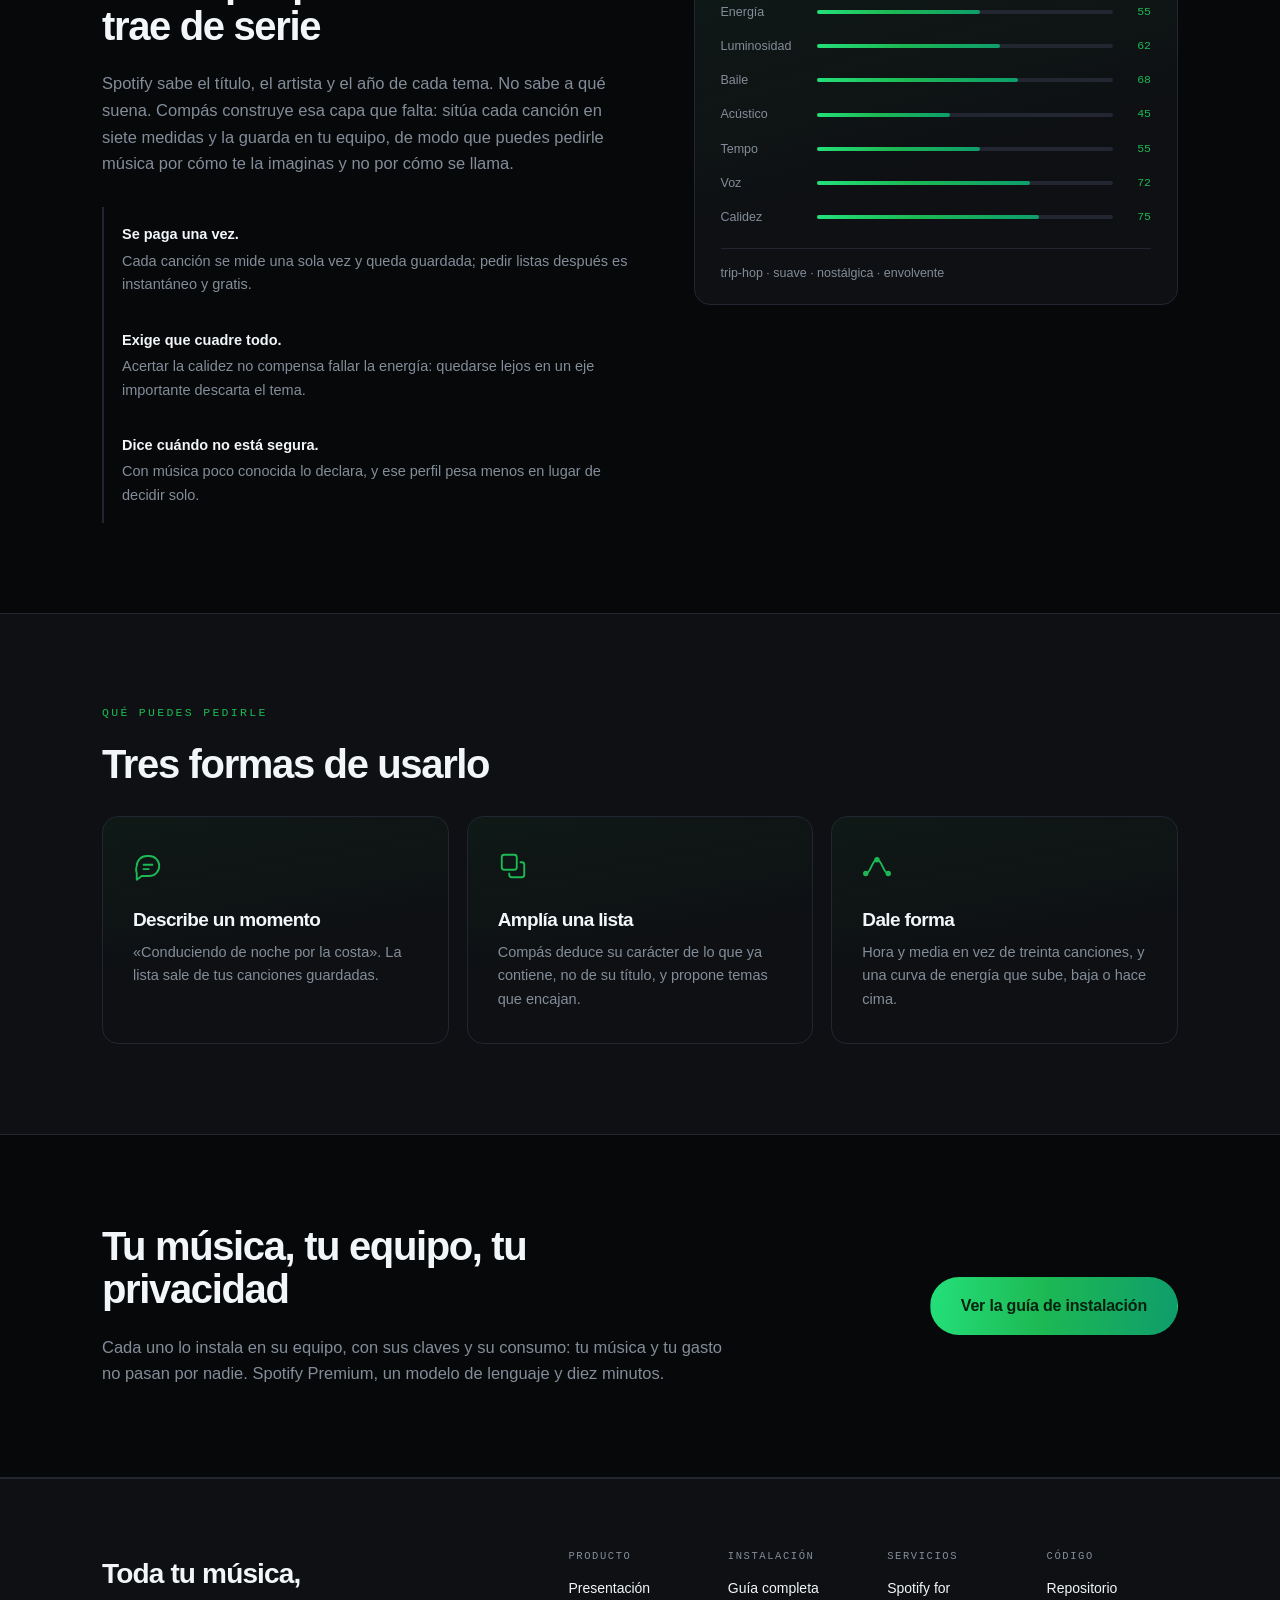
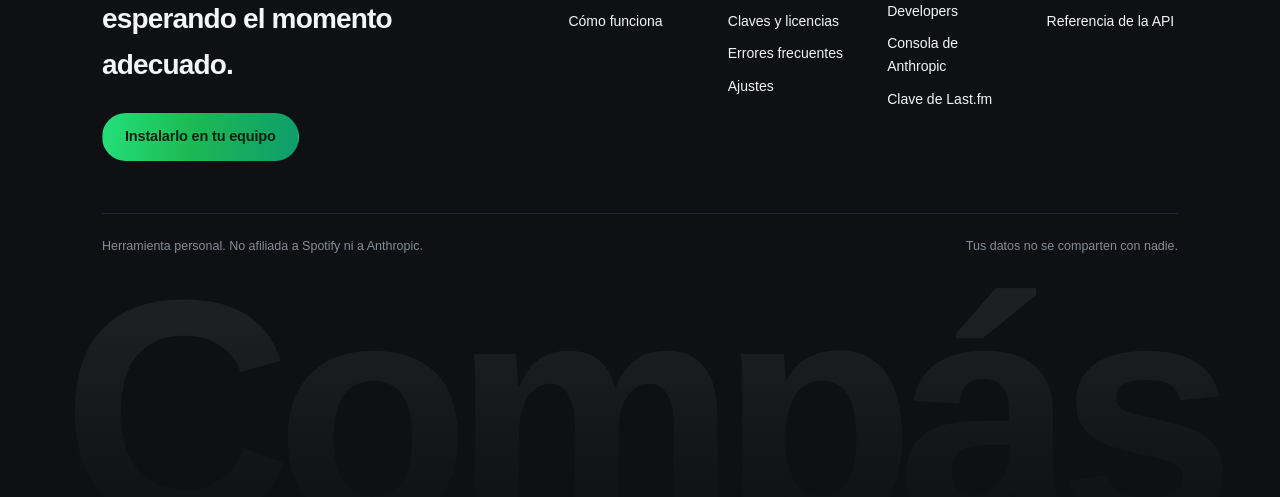
==== commit e8e762e0: "Arreglar la cabecera en movil y quitar la pagina de ejemplos La cabecera no cabia: las dos pastillas" ====
--- a/docs/index.html
+++ b/docs/index.html
@@ -16,9 +16,6 @@
 
 
 <header class="chrome">
-  
-  <input type="checkbox" id="navtoggle" class="navtoggle">
-
   <div class="pill pill-nav">
     <a class="brand" href="index.html">
       <svg class="mark " viewBox="0 0 24 34" aria-hidden="true">
@@ -29,16 +26,16 @@
 </svg>
       <span class="brand-name">Compás</span>
     </a>
-    <nav class="links">
+    <nav class="links" id="navlinks">
       <a href="metodo.html" class="">Cómo funciona</a>
-      <a href="demos.html" class="">Ejemplos</a>
       <a href="guia.html" class="">Guía</a>
       
     </nav>
 
-    <label for="navtoggle" class="burger" role="button" tabindex="0" aria-label="Menú">
+    <button id="burger" class="burger" type="button"
+            aria-label="Menú" aria-expanded="false" aria-controls="navlinks">
       <span></span><span></span><span></span>
-    </label>
+    </button>
   </div>
 
   
@@ -242,7 +239,6 @@
           <h4>Producto</h4>
           <a href="index.html">Presentación</a>
           <a href="metodo.html">Cómo funciona</a>
-          <a href="demos.html">Ejemplos</a>
           
         </div>
         <div>
@@ -275,6 +271,7 @@
   <div class="footer-wordmark" aria-hidden="true">Compás</div>
 </footer>
 
+<script src="static/menu.js"></script>
 
 </body>
 </html>
--- a/docs/static/style.css
+++ b/docs/static/style.css
@@ -732,55 +732,46 @@
 @media (max-width: 940px) { .capa { grid-template-columns: 1fr; gap: 36px; } }
 
 /* ---------------- menú móvil ---------------- */
-/* Sin JavaScript: la web pública se sirve estática y no carga scripts, así que
-   el desplegable es un checkbox y su etiqueta. */
-.navtoggle { position: absolute; opacity: 0; width: 0; height: 0; pointer-events: none; }
 .burger {
   display: none; flex-direction: column; justify-content: center; gap: 4px;
-  width: 34px; height: 34px; padding: 0 8px; margin-left: 2px;
-  border-radius: 999px; cursor: pointer;
+  width: 34px; height: 34px; padding: 0 8px; margin-left: 4px;
+  border: 0; border-radius: 999px; background: transparent; cursor: pointer;
 }
 .burger span {
-  display: block; height: 1.6px; background: var(--fg); border-radius: 2px;
-  transition: transform .2s, opacity .15s;
-}
-.navtoggle:focus-visible + .pill-nav .burger { outline: 2px solid var(--accent); }
-
-@media (max-width: 700px) {
+  display: block; width: 18px; height: 1.6px; background: var(--fg);
+  border-radius: 2px; transition: transform .2s, opacity .15s;
+}
+.burger[aria-expanded="true"] span:nth-child(1) { transform: translateY(5.6px) rotate(45deg); }
+.burger[aria-expanded="true"] span:nth-child(2) { opacity: 0; }
+.burger[aria-expanded="true"] span:nth-child(3) { transform: translateY(-5.6px) rotate(-45deg); }
+.solo-movil { display: none; }
+
+@media (max-width: 760px) {
   .burger { display: flex; }
   .pill-nav { position: relative; }
   .brand { margin-right: auto; }
+
   .links {
     display: none; position: absolute; top: calc(100% + 10px); left: 0;
     flex-direction: column; align-items: stretch; gap: 2px;
-    min-width: 190px; padding: 7px;
+    min-width: 200px; padding: 7px;
     background: var(--panel-2); border: 1px solid var(--line); border-radius: 16px;
     box-shadow: 0 20px 44px -24px rgba(0,0,0,.95);
   }
-  .links a { padding: 11px 14px; border-radius: 10px; font-size: 15px; }
-  .navtoggle:checked ~ .pill-nav .links { display: flex; }
-  /* Las tres barras se convierten en aspa al abrir. */
-  .navtoggle:checked ~ .pill-nav .burger span:nth-child(1) { transform: translateY(5.6px) rotate(45deg); }
-  .navtoggle:checked ~ .pill-nav .burger span:nth-child(2) { opacity: 0; }
-  .navtoggle:checked ~ .pill-nav .burger span:nth-child(3) { transform: translateY(-5.6px) rotate(-45deg); }
-}
-
-/* ---------------- página de ejemplos ---------------- */
-.ejemplos { display: flex; flex-direction: column; gap: 28px; }
-.ejemplo {
-  padding: 28px 30px 24px; border: 1px solid var(--line); border-radius: 18px;
-  background: linear-gradient(170deg, rgba(29,185,84,.045), transparent 45%), var(--panel);
-}
-.ejemplo .msg { max-width: 100%; margin-bottom: 16px; }
-.ejemplo .msg-you { max-width: 80%; }
-.ejemplo-meta {
-  margin: 18px 0 0; padding-top: 16px; border-top: 1px solid var(--line);
-  font-family: var(--mono); font-size: 11.5px; color: var(--muted);
-}
-.ejemplo .tracks { margin-top: 6px; }
-.ejemplo-nota {
-  margin: 18px 0 0; padding-left: 16px; border-left: 2px solid rgba(29,185,84,.35);
-  color: var(--muted); font-size: 14px; max-width: 70ch;
+  .links.is-open { display: flex; }
+  .links a, .links .solo-movil { padding: 11px 14px; border-radius: 10px; font-size: 15px; }
+  .links .solo-movil {
+    display: block; border: 0; background: transparent; color: var(--muted);
+    font: inherit; font-size: 15px; text-align: left; cursor: pointer;
+    border-top: 1px solid var(--line); border-radius: 0; margin-top: 5px; padding-top: 14px;
+  }
+  .links .solo-movil[hidden] { display: none; }
+  .links .solo-movil:hover { color: var(--fg); }
+
+  /* La cabecera no cabe entera: en la pastilla de sesión se queda sólo la
+     llamada a la acción, y el nombre y el cierre de sesión bajan al panel. */
+  .whoami, #logout { display: none; }
+  .pill-session { padding: 5px; }
 }
 
 /* Dentro de la píldora flotante, un botón transparente deja ver el contenido
